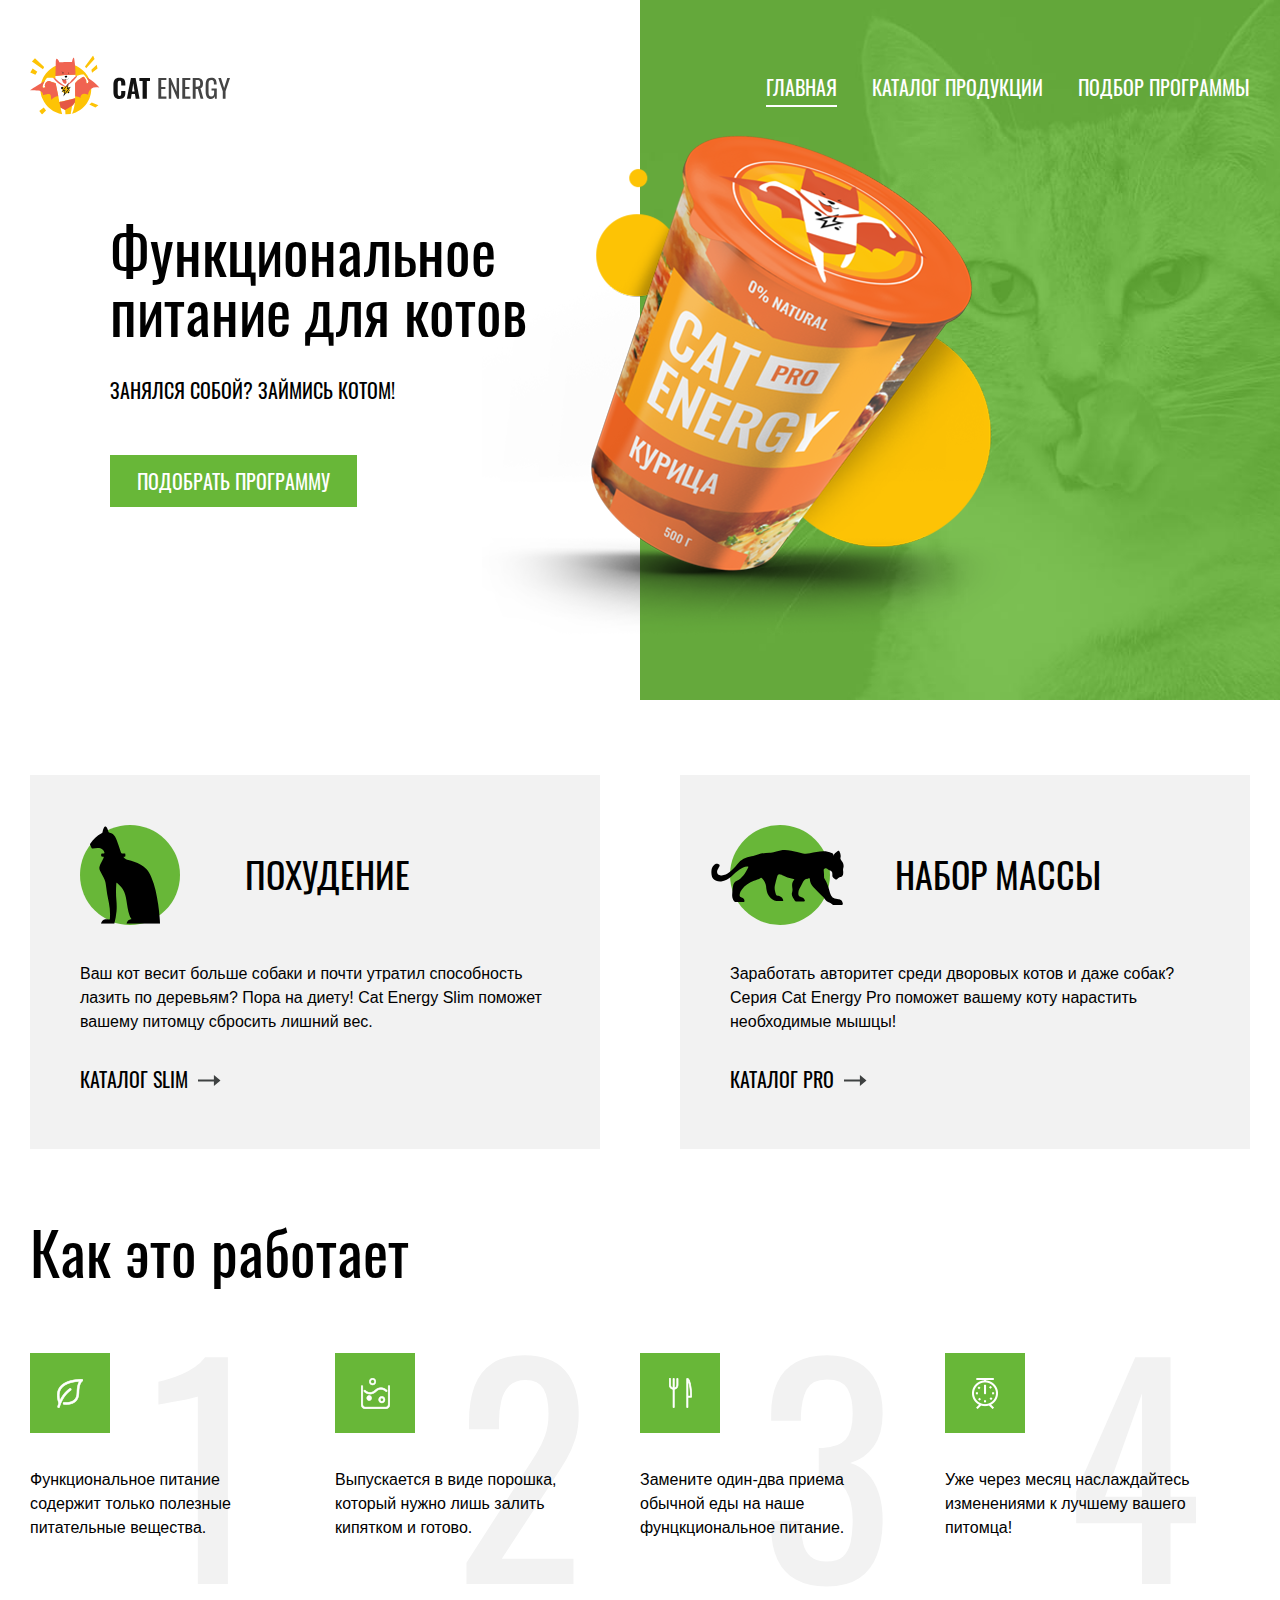
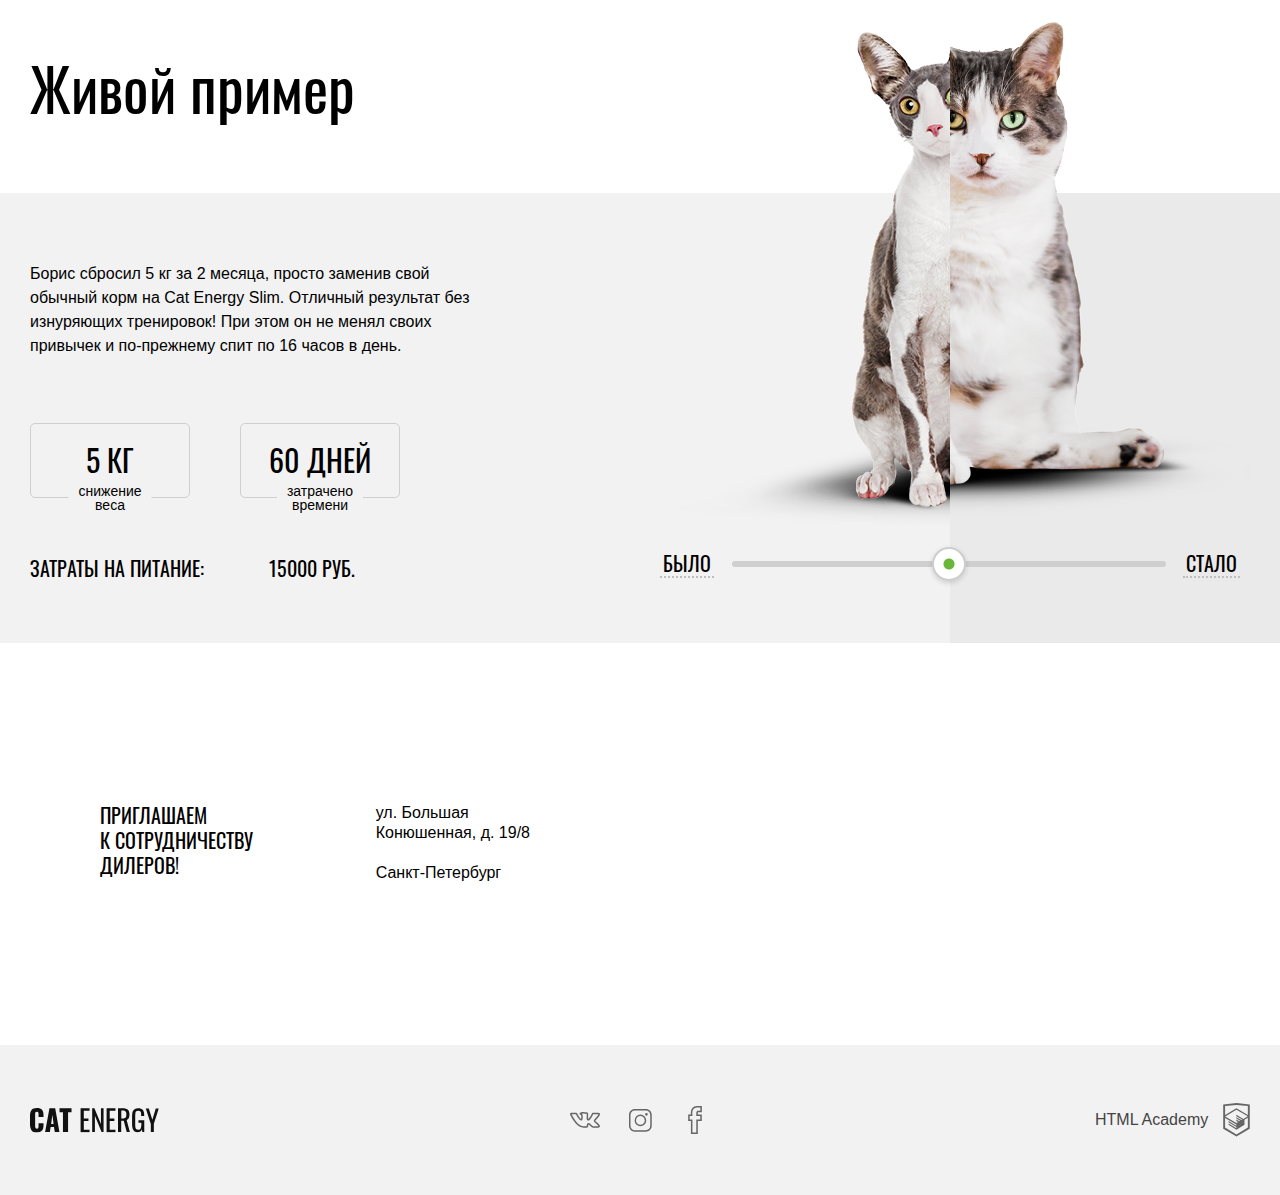
==== Cats/index.html @ b0c5d50b "загрузка в гитхаб" ====
<!DOCTYPE html><html lang="ru"><head>  <meta charset="UTF-8">  <title>Cat Energy</title>  <meta name="viewport" content="width-device-width,initial-scale=1">  <link href="css/style.min.css" rel="stylesheet"></head><body>  <svg style="display: none;">    <symbol id="academy_logo" viewBox="0 0 36 46">      <path d="M17.964 0L0 1.881v32.883l17.965 10.688 17.907-10.654.055-.032V1.882L18.16.022zM2.567 4.194L17.965 2.58l15.396 1.616V16.17h-.002L17.993 7.11l-.001-.138-.116.066-.117-.074v.145L2.567 16.157zm.145 13.967L17.873 9.05 33.231 18l-5.972 3.52-9.458-5.627-.018 1.885 7.872 4.684-1.147.677-6.707-3.99-.018 1.886 5.102 3.034-1.042.698-4.042-2.382-.018 1.884 2.47 1.453-2.4 1.441zm26.11 11.399l-.015-6.903 4.554-2.716v13.363l-15.397 9.161-15.397-9.161V20.169l15.214 9.056.022 1.392-10.59-6.304-.02 1.888 10.639 6.393.025 1.435-10.632-6.32-.017 1.885 10.695 6.43.062.031z"/>    </symbol>    <symbol id="vk_svg" viewBox="0 0 40 21">      <defs><clipPath id="a" clipPathUnits="userSpaceOnUse"><path d="M0 15.759h30.003V0H0z"/></clipPath></defs><g clip-path="url(#a)" transform="matrix(1.33333 0 0 -1.33333 0 21.012)"><path d="M18.631 4.84c.9 0 1.683-.786 2.511-1.618.497-.5 1.011-1.016 1.496-1.307.727-.44 1.316-.421 1.398-.412l.103.009 3.805.048c.171.01.412.072.537.135-.019.04-.049.094-.099.167-.449.718-1.388 1.66-2.686 2.718-1.184.963-1.8 1.465-1.865 2.244-.066.805.493 1.439 1.608 2.703.28.318.603.685.966 1.109 1.56 1.82 1.957 2.64 2.058 2.956-.17.029-.647.02-.678.019l-4.36-.03c-.19 0-.25-.033-.25-.035-.176-.414-.812-1.811-1.644-3.05-1.895-2.82-2.785-3.2-3.407-3.201-.204 0-.396.05-.569.149-1.003.568-.963 1.833-.934 2.756.005.149.01.295.01.432 0 .645.025 1.207.048 1.688.076 1.68.016 1.692-.379 1.776-.409.086-.705.147-1.856.16l-.693.004c-.624 0-1.343-.014-1.906-.098a1.75 1.75 0 0 0 .26-.251c.587-.704.603-1.951.6-2.194.13-1.646.061-3.796-1.018-4.313a1.365 1.365 0 0 0-.597-.137c-.926 0-1.854.886-3.425 3.267a22.765 22.765 0 0 0-1.587 2.888.464.464 0 0 1-.075.093 1.168 1.168 0 0 1-.32.117l-4-.025c-.022-.001-.046-.002-.07-.005.59-1.19 3.425-6.592 6.518-9.418 2.74-2.503 5.826-2.63 6.417-2.63l1.852.004c.045.01.217.06.268.099-.018-.018-.01.053-.01.097-.003.266.012 2.596 1.578 3.034.126.034.26.052.395.052M23.94 0c-.387 0-1.17.082-2.076.632-.642.386-1.223.969-1.784 1.532-.438.44-1.17 1.177-1.447 1.177-.268-.074-.48-.921-.476-1.568.004-.114 0-.775-.467-1.213-.427-.401-1.09-.486-1.218-.498L14.546.054c-.967 0-4.358.219-7.429 3.02C3.443 6.435.282 12.874.15 13.145c-.197.463-.248 1.067.152 1.483.392.413 1.081.472 1.36.479l4.082.025.115-.01c.091-.013.567-.093.957-.348.388-.246.59-.651.626-.73.01-.021.65-1.432 1.475-2.683 1.312-1.991 1.896-2.456 2.103-2.562.188.417.277 1.699.187 2.87.001.493-.1 1.098-.252 1.278-.112.134-.426.253-.778.294l-.722.69c-.096.66.635 1.227 1.15 1.447.736.317 1.791.382 3.146.382l.71-.005c1.235-.012 1.622-.081 2.15-.191 1.701-.361 1.64-1.73 1.566-3.312-.02-.464-.046-1.001-.046-1.62 0-.152-.005-.312-.01-.48-.012-.38-.033-1.038.092-1.304.22.145.853.665 2.072 2.483.784 1.165 1.4 2.539 1.517 2.803h.001c.183.43.608.942 1.613.947l4.275.024c.011.003.171.016.377.016.98 0 1.596-.287 1.832-.854.268-.65.17-1.656-2.355-4.605-.37-.432-.697-.804-.982-1.127-.598-.678-1.216-1.38-1.237-1.595.053-.168.662-.664 1.252-1.145 1.531-1.247 2.53-2.264 3.033-3.073.522-.76.43-1.33.258-1.677C29.444.18 28.231.07 27.991.06l-3.79-.048A2.502 2.502 0 0 0 23.94 0"/></g>    </symbol>    <symbol id="inst_svg" viewBox="0 0 31 31">      <defs><clipPath id="a" clipPathUnits="userSpaceOnUse"><path d="M0 23h22.987V0H0z"/></clipPath></defs><g clip-path="url(#a)" transform="matrix(1.33333 0 0 -1.33333 0 30.667)"><path d="M16.989 23H5.997C2.697 23 0 20.301 0 17V6c0-3.3 2.697-6 5.997-6h10.995c3.296 0 5.995 2.701 5.995 6v11c0 3.301-2.699 6-5.998 6m0-1.499c2.48 0 4.498-2.02 4.498-4.5V6c0-2.482-2.018-4.5-4.498-4.5H5.997A4.504 4.504 0 0 0 1.499 6v11c0 2.48 2.018 4.5 4.498 4.5h10.992"/><path d="M11.493 17.422a5.929 5.929 0 0 1 0-11.855 5.925 5.925 0 0 1 5.926 5.927 5.926 5.926 0 0 1-5.926 5.928m0-1.5a4.434 4.434 0 0 0 4.429-4.428c0-2.44-1.99-4.43-4.43-4.43a4.434 4.434 0 0 0-4.427 4.43 4.431 4.431 0 0 0 4.428 4.428m6.141 3.04a1.342 1.342 0 1 0-.002-2.684 1.342 1.342 0 0 0 .002 2.684"/></g>    </symbol>    <symbol id="fb_svg" viewBox="0 0 18 37">      <defs><clipPath id="a" clipPathUnits="userSpaceOnUse"><path d="M0 27.749h13.518V0H0z"/></clipPath></defs><g clip-path="url(#a)" transform="matrix(1.33333 0 0 -1.33333 0 36.999)"><path d="M4.215 1.5H8.03v12.904h3.957v3.374H8.035l-.016.734c-.044 2.04.003 3.784 1.008 4.46l.189.127h2.8v3.15H8.779c-1.557-.091-2.711-.581-3.485-1.496-1.041-1.231-1.41-3.297-1.1-6.144l.093-.832H1.5v-3.375h2.715zM9.53 0H2.715v12.904H0v6.374h2.629c-.202 2.888.298 5 1.519 6.444 1.039 1.229 2.583 1.91 4.588 2.027h4.782V21.6H9.763c-.166-.315-.251-1.093-.252-2.321h3.978v-6.375H9.53z"/></g>    </symbol>  </svg>  <header class="page-header container">    <h1 class="hidden">Cat Energy</h1>    <a class="page-header__logo"></a>    <a class="page-header__title"></a>    <button class="page-header__nav-btn"><span class="hidden">Меню</span></button>    <nav class="page-header__nav page-header__nav--index">      <ul>        <li><a class="page-header__link">Главная</a></li>        <li><a class="page-header__link" href="catalog.html">Каталог продукции</a></li>        <li><a class="page-header__link" href="form.html">Подбор программы</a></li>      </ul>    </nav>  </header>  <main class="index-main">    <div class="container">      <section class="promo">        <h2 class="promo__title">Функциональное<br>питание для котов</h2>        <p class="promo__parph">Занялся собой? Займись котом!</p>        <picture>          <source media="(min-width: 1260px)" srcset="img/index-promo-desk.png">          <source media="(min-width: 748px)" srcset="img/index-promo-tablet.jpg">          <img class="promo__img" src="img/index-promo-mobile.png" alt="Cat Energy Pro">        </picture>        <a href="form.html" class="promo__link">Подобрать программу</a>      </section>      <section class="program">        <h2 class="hidden">Каталоги</h2>        <ul class="program__list">          <li class="program__item program__item--slim">            <h3 class="program__title">Похудение</h3>            <p class="program__text">Ваш кот весит больше собаки и почти утратил способность лазить по деревьям? Пора на диету! Cat Energy Slim поможет вашему питомцу сбросить лишний вес.</p>            <a class="program__link" href="catalog.html">Каталог Slim</a>          </li>          <li class="program__item program__item--pro">            <h3 class="program__title">Набор массы</h3>            <p class="program__text">Заработать авторитет среди дворовых котов и даже собак? Серия Cat Energy Pro поможет вашему коту нарастить необходимые мышцы!</p>            <a class="program__link" href="catalog.html">Каталог Pro</a>          </li>        </ul>      </section>      <section class="about">        <h2 class="about__title section-title">Как это работает</h2>        <ul class="about__list">          <li class="about__item about__item--1"><p>Функциональное питание содержит только полезные питательные вещества.</p></li>          <li class="about__item about__item--2"><p>Выпускается в виде порошка, который нужно лишь залить кипятком и готово.</p></li>          <li class="about__item about__item--3"><p>Замените один-два приема обычной еды на наше фунцкциональное питание.</p></li>          <li class="about__item about__item--4"><p>Уже через месяц наслаждайтесь изменениями к лучшему вашего питомца!</p></li>        </ul>      </section>    </div>    <section class="example">      <div class="container">        <div class="example__column1">          <h2 class="example__title section-title">Живой пример</h2>          <p class="example__parph">Борис сбросил 5 кг за 2 месяца, просто заменив свой обычный корм на Cat Energy Slim. Отличный результат без изнуряющих тренировок! При этом он не менял своих привычек и по-прежнему спит по 16 часов в день.</p>          <div class="example--wraper">            <ul class="example__list">              <li class="example__item">                <b>5 кг</b>                <span>снижение веса</span>              </li>              <li class="example__item">                <b>60 дней</b>                <span>затрачено времени</span>              </li>            </ul>            <p class="example__text"><span>Затраты на питание:</span> 15000 руб.</p>          </div>        </div>        <div class="example__column2">          <div class="example__background"></div>          <div class="example__img">            <span class="hidden">Сравнение до-после</span>            <div class="example__before"></div>            <div class="example__after"></div>          </div>          <div class="example__control">                        <button class="example__button example__button--before">Было</button>            <input class="example__slider" type="range">            <button class="example__button example__button--after">Стало</button>          </div>        </div>      </div>    </section>    <section class="map map--index">      <h2 class="hidden">Контакты</h2>      <div class="container">        <div class="map--wrapper">          <p class="map__text">Приглашаем <br>к сотрудничеству <br>дилеров!</p>          <p class="map__adress">ул. Большая <br>Конюшенная, д. 19/8 <br><br class="map__wrap">Санкт-Петербург</p>        </div>      </div>          <iframe class="map__map" width="100%" height="360" src="https://www.google.com/maps/embed?pb=!1m14!1m8!1m3!1d3997.204823307258!2d30.321827047607417!3d59.93873930627906!3m2!1i1024!2i768!4f13.1!3m3!1m2!1s0x4696310fca5ba729%3A0xea9c53d4493c879f!2z0JHQvtC70YzRiNCw0Y8g0JrQvtC90Y7RiNC10L3QvdCw0Y8g0YPQuy4sIDE5LCDQodCw0L3QutGCLdCf0LXRgtC10YDQsdGD0YDQsywgMTkxMTg2!5e0!3m2!1sru!2sru!4v1548010115360" frameborder="0" allowfullscreen></iframe>    </section>  </main>  <footer class="page-footer">    <div class="container">      <a class="footer__logo"></a>      <ul class="footer__social-list">        <li><a href="#" class="footer__social-item footer__social-item--vk">          <span class="hidden">ВКонтакте</span>          <svg width="22" height="12"><use xlink:href="#vk_svg"></use></svg>        </a></li>        <li><a href="#" class="footer__social-item footer__social-item--inst">          <span class="hidden">Инстаграм</span>          <svg width="16" height="16"><use xlink:href="#inst_svg"></use></svg>        </a></li>        <li><a href="#" class="footer__social-item footer__social-item--fb">          <span class="hidden">Фейсбук</span>          <svg width="10" height="19"><use xlink:href="#fb_svg"></use></svg>        </a></li>      </ul>      <a class="footer__academy-text" href="https://htmlacademy.ru/intensive/adaptive">        <span>HTML Academy</span>        <svg width="27" height="34"><use xlink:href="#academy_logo"></use></svg>      </a>    </div>  </footer>  <script src='js/nav-menu.js' type='module'></script>  <script src='js/example.js' type='module'></script></body></html>
---- Cats/css/style.min.css ----
html{line-height:1.15;-webkit-text-size-adjust:100%}main{display:block}h1{font-size:2em}hr{height:0;overflow:visible}pre{font-family:monospace,monospace;font-size:1em}abbr[title]{border-bottom:none;text-decoration:underline;-webkit-text-decoration:underline dotted;text-decoration:underline dotted}b,strong{font-weight:bolder}code,kbd,samp{font-family:monospace,monospace;font-size:1em}small{font-size:80%}sub,sup{font-size:75%;line-height:0;position:relative;vertical-align:baseline}sub{bottom:-.25em}sup{top:-.5em}button,input,optgroup,select,textarea{font-family:inherit;font-size:100%;line-height:1.15}button,input{overflow:visible;color:inherit}button,select{text-transform:none}[type=button],[type=reset],[type=submit],button{-webkit-appearance:button}[type=button]::-moz-focus-inner,[type=reset]::-moz-focus-inner,[type=submit]::-moz-focus-inner,button::-moz-focus-inner{border-style:none}[type=button]:-moz-focusring,[type=reset]:-moz-focusring,[type=submit]:-moz-focusring,button:-moz-focusring{outline:1px dotted ButtonText}legend{color:inherit;display:table;max-width:100%;white-space:normal}progress{vertical-align:baseline}textarea{overflow:auto}[type=number]::-webkit-inner-spin-button,[type=number]::-webkit-outer-spin-button{height:auto}[type=search]{-webkit-appearance:textfield;outline-offset:-2px}[type=search]::-webkit-search-decoration{-webkit-appearance:none}::-webkit-file-upload-button{-webkit-appearance:button;font:inherit}details{display:block}summary{display:list-item}template{display:none}[hidden]{display:none}.hidden{position:absolute;clip:rect(0 0 0 0);width:1px;height:1px;margin:-1px;border:0;padding:0;white-space:nowrap;-webkit-clip-path:inset(100%);clip-path:inset(100%);overflow:hidden}*,::after,::before{padding:0;margin:0;-webkit-box-sizing:border-box;box-sizing:border-box}ol,ul{list-style:none}button{border:none;background:0 0;cursor:pointer}button:disabled{cursor:default}input::-webkit-input-placeholder{color:inherit}input::-moz-placeholder{color:inherit}input:-ms-input-placeholder{color:inherit}input::-ms-input-placeholder{color:inherit}input::placeholder{color:inherit}a{background-color:transparent;text-decoration:none;text-align:center;color:inherit;display:inline-block}img{border-style:none;max-width:100%;height:auto}input[type=checkbox]+label,input[type=radio]+label{cursor:pointer;position:relative;display:-webkit-box;display:-ms-flexbox;display:flex;-webkit-box-align:center;-ms-flex-align:center;align-items:center}input[type=checkbox]+label::after,input[type=checkbox]+label::before,input[type=radio]+label::after,input[type=radio]+label::before{content:''}input[type=checkbox]+label::after,input[type=radio]+label::after{position:absolute;display:none}input[type=checkbox]:checked+label::after,input[type=radio]:checked+label::after{display:block}input[type=radio]+label::after,input[type=radio]+label::before{border-radius:50%}@font-face{font-family:Oswald;src:url(../fonts/Oswald-Regular.woff2) format("woff2"),url(../fonts/Oswald-Regular.woff) format("woff"),url(../fonts/Oswald-Regular.ttf) format("truetype")}@font-face{font-family:'';src:url(../fonts/Oswald-Medium.woff2) format("woff2"),url(../fonts/Oswald-Medium.woff) format("woff"),url(../fonts/Oswald-Medium.ttf) format("truetype");font-weight:500}body{min-width:320px;font-family:Oswald,Arial,sans-serif}.container{padding:0 20px;max-width:1260px;margin:0 auto}.page-header{display:-webkit-box;display:-ms-flexbox;display:flex;-ms-flex-wrap:wrap;flex-wrap:wrap;-webkit-box-align:center;-ms-flex-align:center;align-items:center;-webkit-box-pack:justify;-ms-flex-pack:justify;justify-content:space-between}.page-header__logo{width:35px;height:40px;padding:13px 0;-ms-flex-negative:0;flex-shrink:0;background:center no-repeat url(../img/svg/logo.svg)}.page-header__logo:hover{opacity:.8}.page-header__logo:active{opacity:.6}.page-header__title{width:100px;height:20px;margin:23px;background:center no-repeat url(../img/svg/logo-title.svg)}.page-header__nav-btn{width:30px;height:30px;background:center no-repeat url(../img/svg/m-close.svg)}.page-header__nav{width:100%}.page-header__link{font-size:20px;line-height:20px;font-weight:500;display:block;color:#000;text-transform:uppercase;padding:20px 0}.page-header__link[href]:hover{opacity:.6}.page-header__link[href]:active{opacity:.3}.index-main{position:relative}.index-main::before{content:"";position:absolute;top:0;z-index:-1;width:100%;height:305px;background:#65a93c center no-repeat url(../img/index-back-mobile.jpg)}.section-title{font-size:36px;line-height:60px;font-weight:400}.promo{display:-webkit-box;display:-ms-flexbox;display:flex;-webkit-box-orient:vertical;-webkit-box-direction:normal;-ms-flex-direction:column;flex-direction:column;-webkit-box-align:center;-ms-flex-align:center;align-items:center;text-align:center;color:#fff;margin-bottom:20px}.promo__title{font-size:36px;line-height:36px;font-weight:400;padding:25px 15px}.promo__parph{font-size:14px;line-height:14px;text-transform:uppercase;margin-bottom:30px}.promo__link{font-size:14px;line-height:18px;text-transform:uppercase;color:#fff;-webkit-box-sizing:border-box;box-sizing:border-box;padding:11px;width:100%;background-color:#68b738}.promo__link:hover{background-color:#5eaa2f}.promo__link:active{color:#8fc46e}.program__item{background-color:#f2f2f2;margin-bottom:20px;padding:0 20px;position:relative}.program__item::before{content:"";position:absolute;top:25px;left:20px;width:50px;height:50px;background-color:#68b738;border-radius:50%}.program__item::after{content:"";position:absolute;background-repeat:no-repeat;background-size:contain}.program__item--slim::after{top:25px;left:25px;width:35px;height:50px;background-image:url(../img/svg/slim_logo.svg)}.program__item--pro::after{background-image:url(../img/svg/pro_logo.svg);top:35px;left:5px;width:70px;height:30px}.program__title{font-size:24px;line-height:37px;font-weight:400;text-transform:uppercase;padding:35px 0 30px 70px}.program__text{font-family:Arial,sans-serif;font-size:14px;line-height:18px;margin-bottom:20px}.program__link{font-size:16px;line-height:16px;text-transform:uppercase;border-top:1px solid #d9d9d9;padding:20px 0;width:100%;text-align:left}.program__link:active{opacity:.3}.program__link::after{content:"";margin-left:10px;display:inline-block;width:33px;height:15px;background-image:url(../img/svg/arrow-link.svg);background-repeat:no-repeat;background-position:-10px}.program__link:hover::after{-webkit-transition:.3s;-o-transition:.3s;transition:.3s;background-position:0}.program__link:not(:hover)::after{-webkit-transition:.3s;-o-transition:.3s;transition:.3s}.about{margin-bottom:40px}.about__title{margin-bottom:25px}.about__item{font-family:Arial,Sans-serif;font-size:14px;line-height:18px;display:-webkit-box;display:-ms-flexbox;display:flex;-webkit-box-align:center;-ms-flex-align:center;align-items:center;margin-bottom:20px;position:relative}.about__item::before{content:"";width:60px;height:60px;-ms-flex-negative:0;flex-shrink:0;margin-right:20px;background:#68b738 center no-repeat}.about__item--1::before{background-image:url(../img/advantage-1.png)}.about__item--2::before{background-image:url(../img/advantage-2.png)}.about__item--3::before{background-image:url(../img/advantage-3.png)}.about__item--4::before{background-image:url(../img/advantage-4.png)}.example{background-color:#f2f2f2}.example__title{padding:20px 0}.example__parph{font-family:Arial,sans-serif;font-size:14px;line-height:18px;margin-bottom:25px}.example__list{display:-webkit-box;display:-ms-flexbox;display:flex;-ms-flex-pack:distribute;justify-content:space-around;margin-bottom:30px}.example--wraper{margin-bottom:30px}.example__item{width:125px;height:55px;border:1px solid #cfcfcf;border-radius:5px;display:-webkit-box;display:-ms-flexbox;display:flex;-webkit-box-orient:vertical;-webkit-box-direction:normal;-ms-flex-direction:column;flex-direction:column;-webkit-box-align:center;-ms-flex-align:center;align-items:center;-webkit-box-pack:center;-ms-flex-pack:center;justify-content:center;position:relative}.example__item b{font-size:24px;font-weight:400;text-transform:uppercase}.example__item span{position:absolute;bottom:-13px;left:50%;-webkit-transform:translateX(-50%);-ms-transform:translateX(-50%);transform:translateX(-50%);font-family:Arial,sans-serif;font-size:12px;line-height:12px;text-align:center;padding:0 10px;background-color:#f2f2f2}.example__text{font-size:14px;line-height:20px;text-align:center;text-transform:uppercase}.example__column2{height:330px;width:280px;margin:0 auto;display:-webkit-box;display:-ms-flexbox;display:flex;-webkit-box-orient:vertical;-webkit-box-direction:normal;-ms-flex-direction:column;flex-direction:column;-webkit-box-align:center;-ms-flex-align:center;align-items:center;position:relative}.example__control{position:absolute;bottom:35px;display:-webkit-box;display:-ms-flexbox;display:flex;width:200px;-webkit-box-align:center;-ms-flex-align:center;align-items:center;-webkit-box-pack:justify;-ms-flex-pack:justify;justify-content:space-between}.example__control::before{content:'';position:absolute;left:0;right:0;margin:auto;width:82px;height:13px;background-color:#fff;border:1px solid #cfcfcf;border-radius:50px}.example__control::after{content:'';position:absolute;left:64px;width:34px;height:5px;border-radius:50px;background-color:#68b738}.example__control--after::after{left:102px}.example__img{width:280px;height:240px;position:relative}.example__before{height:100%;width:0%;position:absolute;left:0;background-image:url(../img/after-mobile.png)}.example__after{height:100%;width:100%;position:absolute;right:0;background-image:url(../img/before-mobile.png);background-position:right}.example__button{font-size:16px;line-height:20px;text-transform:uppercase;padding:3px}.example__slider{display:none}.map{background-color:#f2f2f2}.map--index{background-color:#fff}.map--wrapper{display:-webkit-box;display:-ms-flexbox;display:flex;-webkit-box-pack:justify;-ms-flex-pack:justify;justify-content:space-between;padding:30px 0}.map__text{font-size:16px;line-height:20px;text-transform:uppercase}.map__adress{font-size:14px;line-height:20px;font-family:Arial,sans-serif}.map__wrap{display:none}.page-footer{background-color:#f2f2f2}.page-footer .container{display:-webkit-box;display:-ms-flexbox;display:flex;-webkit-box-orient:vertical;-webkit-box-direction:normal;-ms-flex-direction:column;flex-direction:column;-webkit-box-align:center;-ms-flex-align:center;align-items:center}.footer__logo{width:100%;height:25px;background:no-repeat center url(../img/svg/footer-logo.svg);background-size:130px 25px;padding:35px 0;border-bottom:1px solid #d9d9d9}.footer__logo:hover{opacity:.8}.footer__logo:active{opacity:.6}.footer__social-list{display:-webkit-box;display:-ms-flexbox;display:flex;-webkit-box-pack:center;-ms-flex-pack:center;justify-content:center;width:100%;border-bottom:1px solid #d9d9d9}.footer__social-item{display:-webkit-box;display:-ms-flexbox;display:flex;-webkit-box-pack:center;-ms-flex-pack:center;justify-content:center;-webkit-box-align:center;-ms-flex-align:center;align-items:center;width:55px;height:60px}.footer__social-item svg{fill:#666}.footer__social-item:hover svg{fill:#68b738}.footer__social-item:active{opacity:.3}.footer__academy-text{font-family:Arial,sans-serif;font-size:16px;line-height:16px;color:#444;display:-webkit-box;display:-ms-flexbox;display:flex;width:100%;-webkit-box-pack:justify;-ms-flex-pack:justify;justify-content:space-between;-webkit-box-align:center;-ms-flex-align:center;align-items:center;padding:20px 0}.footer__academy-text svg{fill:#666}.footer__academy-text:hover svg{fill:#68b738}.footer__academy-text:active{opacity:.3}.form__title{padding-top:15px;padding-bottom:25px}.form__parph{font-size:14px;line-height:18px;text-transform:uppercase;padding-right:50px;margin-bottom:20px}.form__label{font-size:16px;line-height:18px;text-transform:uppercase;display:-webkit-box;display:-ms-flexbox;display:flex;-webkit-box-align:center;-ms-flex-align:center;align-items:center;margin-bottom:15px}.form__label:last-child{margin-bottom:0}.form__label span{margin-right:15px;-ms-flex-negative:0;flex-shrink:0}.form__label--mail,.form__label--tel{position:relative}.form__label--mail svg,.form__label--tel svg{position:absolute}.form__label--mail input,.form__label--tel input{padding-right:40px}.form__label--mail svg{right:15px}.form__label--tel svg{right:12px}.form__label--radio{position:relative;cursor:pointer}.form__label--radio::before{width:30px;height:30px;border:1px solid #d9d9d9;margin-right:15px}.form__label--radio::after{width:12px;height:12px;background-color:#68b738;top:calc(50% - (12px/2));left:calc(30px/2 - 12px/2)}.form__label--checkbox{position:relative;cursor:pointer}.form__label--checkbox::before{width:30px;height:30px;border:1px solid #d9d9d9;margin-right:15px}.form__label--checkbox::after{width:12px;height:20px;border-bottom:2px solid #68b738;border-right:2px solid #68b738;-webkit-transform:rotate(45deg);-ms-transform:rotate(45deg);transform:rotate(45deg);top:2px;left:9px}.form__input{font-size:16px;line-height:18px;text-transform:uppercase;border:1px solid #e6e6e6;-webkit-box-sizing:border-box;box-sizing:border-box;padding:12px;-webkit-box-flex:1;-ms-flex-positive:1;flex-grow:1}.form__input--comment{padding:10px;width:100%;height:150px;display:block}.form__input:focus{outline:2px solid #000}.form__input:focus+svg{fill:#68b738}.form__input::-webkit-input-placeholder{color:#000}.form__input::-moz-placeholder{color:#000}.form__input:-ms-input-placeholder{color:#000}.form__input::-ms-input-placeholder{color:#000}.form__input::placeholder{color:#000}.form__basics-info,.form__program-info{padding:20px;margin:0 -20px}.form__program-info{border-bottom:1px solid #ededed;border-top:1px solid #ededed}.form__h2title{font-size:24px;line-height:24px;font-weight:400;padding:30px 20px;margin-left:-20px;display:-webkit-inline-box;display:-ms-inline-flexbox;display:inline-flex;-webkit-box-align:center;-ms-flex-align:center;align-items:center;background-color:#fff}.form__h2title::before{content:"";position:absolute;z-index:-1;height:3px;right:0;width:100%;background-color:#68b738}.form__button{font-size:16px;line-height:20px;text-transform:uppercase;color:#fff;-webkit-box-sizing:border-box;box-sizing:border-box;padding:11px;width:100%;background-color:#68b738}.form__button:hover{background-color:#5eaa2f}.form__button:active{color:#8fc46e}.form__explanation{font-family:Arial,sans-serif;font-size:14px;line-height:16px;text-align:center;padding:20px;padding-bottom:30px}.catalog__item{display:grid;grid-template-columns:repeat(2,1fr);padding-bottom:22px;border-bottom:1px solid #ededed;min-height:209px}.catalog__item:first-child{border-top:1px solid #ededed}.catalog__item picture{grid-column:1/2;grid-row:1/3}.catalog__item h3{font-size:16px;font-weight:400;line-height:20px;text-transform:uppercase;width:75px;padding-top:23px}.catalog__item table{grid-column:2/3;font-size:12px;line-height:14px;font-family:Arial;justify-self:left}.catalog__item table td:nth-child(2n){text-align:right;width:100px}.catalog__item a{font-size:16px;line-height:20px;padding:10px;text-transform:uppercase;color:#fff;background-color:#68b738;grid-column:1/3}.catalog__item a:hover{background-color:#5eaa2f}.catalog__item a:active{color:#8fc46e}.catalog__item--last{position:relative;display:-webkit-box;display:-ms-flexbox;display:flex;-webkit-box-orient:vertical;-webkit-box-direction:normal;-ms-flex-direction:column;flex-direction:column;text-align:center}.catalog__item--last::after,.catalog__item--last::before{position:absolute;content:'';width:30px;height:2px;background-color:#ccc;top:45px;left:calc(50% - 15px)}.catalog__item--last::after{-webkit-transform:rotate(90deg);-ms-transform:rotate(90deg);transform:rotate(90deg)}.catalog__item--last h3{width:auto;padding-top:80px;padding-bottom:10px}.catalog__item--last p{font-family:Arial;font-size:12px;line-height:16px;padding-bottom:20px}.catalog__item--last a{background-color:#f2f2f2;color:#000}.catalog__item--last a:hover{background-color:#ebebeb}.catalog__item--last a:active{color:#888}.catalog__dopItem{border-bottom:1px solid #ededed;display:-webkit-box;display:-ms-flexbox;display:flex;-webkit-box-orient:vertical;-webkit-box-direction:normal;-ms-flex-direction:column;flex-direction:column;padding:18px 0}.catalog__dopItem:first-child{border-top:1px solid #ededed}.catalog__dopItem h3{font-size:16px;font-weight:400;line-height:16px;text-transform:uppercase;padding-bottom:11px}.catalog__dopItem table{font-family:Arial;padding-bottom:10px;font-size:14px;line-height:14px}.catalog__dopItem table td:nth-child(2n){text-align:right}.catalog__dopItem a{font-size:16px;line-height:20px;padding:10px;text-transform:uppercase;color:#fff;background-color:#68b738}.catalog__dopItem a:hover{background-color:#5eaa2f}.catalog__dopItem a:active{color:#8fc46e}.catalog__gift{height:290px;background:url(../img/gift-photo-mobile.jpg.jpg) center no-repeat;display:-webkit-box;display:-ms-flexbox;display:flex;-webkit-box-orient:vertical;-webkit-box-direction:normal;-ms-flex-direction:column;flex-direction:column;-webkit-box-align:center;-ms-flex-align:center;align-items:center;margin-top:40px;margin-bottom:35px}.catalog__gift img{padding-top:65px}.catalog__gift p{padding-top:65px;font-family:Arial;font-size:16px;line-height:20px;color:#fff;max-width:160px;text-align:center}@media (min-width:748px){.page-header__nav-btn,.page-header__title{display:none}.page-header{padding:20px 20px;-ms-flex-wrap:nowrap;flex-wrap:nowrap;-webkit-box-align:start;-ms-flex-align:start;align-items:flex-start}.page-header__logo{width:175px;height:60px;padding:0;background-image:url(../img/svg/logo-tablet.svg)}.page-header__nav{width:auto}.page-header__nav ul{display:-webkit-box;display:-ms-flexbox;display:flex;-webkit-box-pack:end;-ms-flex-pack:end;justify-content:flex-end;-ms-flex-wrap:wrap;flex-wrap:wrap}.page-header__link{font-weight:400;font-size:18px;line-height:25px;margin-left:35px;padding-bottom:5px}.page-header__link:not([href]){border-bottom:2px solid #68b738}.index-main::before{background:0 0}.section-title{font-size:60px;line-height:60px}.promo{position:relative;-webkit-box-align:start;-ms-flex-align:start;align-items:flex-start;text-align:left;padding-left:90px;color:#000;min-height:830px}.promo__title{font-size:60px;line-height:60px;padding:40px 0}.promo__parph{font-size:20px;line-height:20px;margin-bottom:55px}.promo__link{width:auto;padding:16px 27px;font-size:20px;line-height:20px}.promo__img{position:absolute;z-index:-1;bottom:0;right:0}.program__item{padding-left:50px;padding-right:300px;padding-bottom:55px;margin-bottom:30px}.program__item::before{width:200px;height:200px;left:auto;right:60px;top:90px}.program__item--slim::after{left:auto;right:90px;top:75px;width:140px;height:195px}.program__item--pro::after{left:auto;right:25px;top:130px;width:270px;height:110px}.program__title{font-size:36px;padding:75px 0 25px 0}.program__text{font-size:16px;line-height:24px;margin-bottom:45px}.program__link{font-size:20px;line-height:20px;padding:10px 0;border:none}.about{border-bottom:1px solid #e6e6e6;margin-bottom:0}.about__title{padding-top:35px;margin-bottom:75px}.about__list{display:-webkit-box;display:-ms-flexbox;display:flex;-ms-flex-wrap:wrap;flex-wrap:wrap}.about__item{width:50%;-webkit-box-orient:vertical;-webkit-box-direction:normal;-ms-flex-direction:column;flex-direction:column;-webkit-box-align:start;-ms-flex-align:start;align-items:flex-start;min-height:230px;margin-bottom:90px;font-size:16px;line-height:24px;counter-increment:aboutitem}.about__item p{width:250px}.about__item::before{width:80px;height:80px;margin-bottom:35px}.about__item::after{content:counter(aboutitem) " ";position:absolute;left:120px;top:-35px;z-index:-1;font-size:280px;line-height:280px;font-family:Oswald,Arial,sans-serif;color:#f2f2f2}.example{background-color:transparent;position:relative}.example::after,.example::before{content:"";position:absolute;z-index:-5;bottom:0;height:450px}.example::before{width:100%;background-color:#eaeaea}.example::after{width:60%;left:0;background-color:#f2f2f2}.example__background{position:absolute;background:-webkit-gradient(linear,right top,left top,color-stop(50%,#eaeaea),color-stop(50%,#f2f2f2));background:-o-linear-gradient(right,#eaeaea 50%,#f2f2f2 50%);background:linear-gradient(to left,#eaeaea 50%,#f2f2f2 50%);background-size:1200px;background-position-x:50%;width:100%;height:450px;bottom:0}.example__title{padding:0;padding-top:40px;margin-bottom:65px}.example__parph{font-size:16px;line-height:24px;margin-bottom:55px}.example--wraper{display:-webkit-box;display:-ms-flexbox;display:flex;-webkit-box-pack:justify;-ms-flex-pack:justify;justify-content:space-between;margin-bottom:85px}.example__list{width:370px;-webkit-box-pack:justify;-ms-flex-pack:justify;justify-content:space-between;margin:0}.example__item{width:160px;height:75px}.example__item b{font-size:30px}.example__item span{bottom:-15px;font-size:14px;line-height:14px;background-color:#fff}.example__text{font-size:20px;line-height:30px;text-align:right}.example__text span{display:block}.example__column2{width:600px;height:635px}.example__control{width:580px;bottom:65px}.example__control::after,.example__control::before{display:none}.example__button{font-size:20px;line-height:20px;border-bottom:2px dotted #bebebe}.example__button:focus,.example__button:hover{border-bottom:2px solid #989898;outline:0}.example__button:active{border-bottom:2px solid transparent}.example__slider{display:block;-webkit-appearance:none;width:434px;height:6px;background-color:#cfcfcf;border-radius:50px;outline:0;cursor:pointer}.example__slider::-webkit-slider-thumb{-webkit-appearance:none;width:34px;height:34px;background:radial-gradient(#68b738 5px,#fff 6px);border:2px solid #cdcdcd;border-radius:50%;-webkit-box-shadow:0 2px 5px rgba(0,0,0,.15);box-shadow:0 2px 5px rgba(0,0,0,.15)}.example__slider::-moz-range-thumb{width:34px;height:34px;background:radial-gradient(#68b738 5px,#fff 6px);border:2px solid #cdcdcd;border-radius:50%;box-shadow:0 2px 5px rgba(0,0,0,.15)}.example__slider:hover::-webkit-slider-thumb{-webkit-box-shadow:0 4px 5px rgba(0,0,0,.25);box-shadow:0 4px 5px rgba(0,0,0,.25)}.example__slider:active::-webkit-slider-thumb{border:2px solid #68b738;-webkit-box-shadow:0 4px 5px rgba(0,0,0,.3);box-shadow:0 4px 5px rgba(0,0,0,.3)}.example__slider:hover::-moz-range-thumb{box-shadow:0 4px 5px rgba(0,0,0,.25)}.example__slider:active::-moz-range-thumb{border:2px solid #68b738;box-shadow:0 4px 5px rgba(0,0,0,.3)}.example__img{width:600px;height:520px}.example__before{width:50%;background-image:url(../img/after-desktop.png)}.example__after{width:50%;background-image:url(../img/before-desktop.png)}.map--wrapper{padding:60px 70px;-webkit-box-sizing:content-box;box-sizing:content-box}.map__text{font-size:20px;line-height:25px}.map__adress{font-size:16px;line-height:20px;text-align:right}.map__wrap{display:inline-block}.map__map{height:400px}.page-footer .container{-webkit-box-orient:horizontal;-webkit-box-direction:normal;-ms-flex-direction:row;flex-direction:row;height:150px;-webkit-box-pack:justify;-ms-flex-pack:justify;justify-content:space-between}.footer__logo{border:none;width:155px;background-position:left}.footer__social-list{border:none;width:auto}.footer__social-item--vk svg{width:30px;height:16px}.footer__social-item--inst svg{width:23px;height:23px}.footer__social-item--fb svg{width:14px;height:28px}.footer__academy-text{width:155px}.form.container{padding-left:70px}.form__title{padding:50px 0;margin-left:-40px}.form__parph{font-size:20px;line-height:30px;padding-right:310px;margin-bottom:65px}.form__label{font-size:20px;line-height:20px;margin-bottom:15px}.form__label--radio::before{width:40px;height:40px;margin-right:20px}.form__label--radio::after{left:11px;top:11px;width:18px;height:18px}.form__label--checkbox{width:50%;margin-bottom:30px}.form__label--checkbox::before{width:40px;height:40px;margin-right:20px}.form__label--checkbox::after{left:14px;top:7px}.form__input{font-size:20px;line-height:20px}.form__basics-info,.form__program-info{padding:0;margin:0}.form__basics-info{margin-bottom:50px}.form__program-info{border:1px solid #d9d9d9;padding:20px}.form__h2title{font-size:36px;line-height:36px;padding:70px 30px;margin-left:-30px}.form__h2title br{display:none}.form__dop-column{display:-webkit-box;display:-ms-flexbox;display:flex;-ms-flex-wrap:wrap;flex-wrap:wrap;-webkit-box-align:baseline;-ms-flex-align:baseline;align-items:baseline;margin-top:-20px;margin-bottom:70px}.form__button{width:auto;font-size:20px;padding:15px 60px;margin-right:60px;margin-top:20px}.form__explanation{font-size:16px;padding:0}.catalog.container,.catalog__dopItems.container{padding-left:30px}.catalog__dopItems .form__h2title{margin-left:7px;padding-bottom:80px}.catalog__gift{background-image:url(../img/gift-photo-tablet.jpg);height:200px;margin-top:65px;margin-bottom:80px;margin-left:auto;margin-right:auto;width:710px;-webkit-box-orient:horizontal;-webkit-box-direction:normal;-ms-flex-direction:row;flex-direction:row}.catalog__gift img,.catalog__gift p{padding-top:0}.catalog__gift img{margin-left:65px;margin-right:auto}.catalog__gift p{margin-right:100px;text-align:left}.catalog__dopItem{-webkit-box-orient:horizontal;-webkit-box-direction:normal;-ms-flex-direction:row;flex-direction:row;-ms-flex-wrap:wrap;flex-wrap:wrap;border:1px solid #ededed;padding:28px 35px;min-height:140px}.catalog__dopItem h3{font-size:20px;margin-right:auto}.catalog__dopItem table{width:230px;font-size:16px;text-align:right}.catalog__dopItem table td:nth-child(2n){width:90px}.catalog__dopItem a{width:100%;margin-top:12px}.catalog__dopItems .form__h2title{padding-top:0;margin-top:-13px;padding-left:30px}.catalog__title{padding-left:40px;padding-top:35px;padding-bottom:165px}.catalog__list{display:grid;justify-items:center;grid-template-columns:repeat(2,1fr);gap:60px}.catalog__item{background-color:#f2f2f2;padding:40px 35px;width:320px;min-height:430px;display:-webkit-box;display:-ms-flexbox;display:flex;-webkit-box-orient:vertical;-webkit-box-direction:normal;-ms-flex-direction:column;flex-direction:column;-webkit-box-align:center;-ms-flex-align:center;align-items:center;position:relative;margin-bottom:80px}.catalog__item picture{position:absolute;bottom:300px}.catalog__item h3{padding-top:120px;font-size:20px;line-height:20px;width:130px;text-align:center;padding-bottom:20px}.catalog__item table{font-size:16px;line-height:16px;border-collapse:collapse;width:100%;margin-bottom:30px}.catalog__item table tr{border-bottom:2px solid #cdcdcd;height:33px}.catalog__item a{width:100%}.catalog__item--last{background-color:#fff;border:1px solid #cdcdcd}.catalog__item--last::after,.catalog__item--last::before{width:60px;left:130px;top:85px}.catalog__item--last h3{padding-top:125px;padding-bottom:25px;width:135px}.catalog__item--last p{font-size:16px;line-height:20px;width:175px}.catalog__item--last a{margin-top:auto}}@media (min-width:1260px){.page-header{padding-top:55px}.page-header__logo{width:200px;height:60px;background-image:url(../img/svg/logo-desktop.svg)}.page-header__link{font-weight:400;font-size:20px;line-height:25px}.page-header__nav--index{width:50%}.page-header__nav--index .page-header__link{color:#fff}.page-header__nav--index .page-header__link:not([href]){border-bottom:2px solid #fff}.index-main{position:static}.index-main::before{width:50%;right:0;height:700px;background:#65a93c center no-repeat url(../img/index-back-desk.jpg);background-size:cover}.promo{padding-left:80px;min-height:560px;margin-bottom:80px}.promo__title{padding-top:85px}.promo__img{top:0;right:215px}.program__list{display:-webkit-box;display:-ms-flexbox;display:flex;-ms-flex-wrap:wrap;flex-wrap:wrap;-webkit-box-pack:justify;-ms-flex-pack:justify;justify-content:space-between}.program__item{-webkit-box-sizing:border-box;box-sizing:border-box;width:570px;padding:0 50px;margin-bottom:72px}.program__item::before{width:100px;height:100px;top:50px;left:50px;right:auto}.program__item--slim::after{right:auto;left:60px;top:50px;width:70px;height:100px}.program__item--pro::after{right:auto;left:30px;top:75px;width:135px;height:55px}.program__title{padding:80px 0 70px 165px}.program__text{margin-bottom:25px}.program__link{margin-bottom:50px}.about{border:none}.about__title{padding-top:0;margin-bottom:72px}.about__item{width:25%;margin-bottom:25px}.example .container{display:-webkit-box;display:-ms-flexbox;display:flex;-webkit-box-pack:justify;-ms-flex-pack:justify;justify-content:space-between;-webkit-box-align:end;-ms-flex-align:end;align-items:flex-end}.example__column1{width:440px}.example__title{padding:0;margin-bottom:145px}.example__parph{margin-bottom:65px}.example--wraper{display:block;margin-bottom:60px}.example__list{margin-bottom:55px}.example__item span{background-color:#f2f2f2}.example__text{text-align:left}.example__text span{display:inline;margin-right:60px}.example__column2{margin:0}.map{position:relative}.map--wrapper{width:430px;background-color:#fff;position:absolute;top:100px}.map__adress{text-align:left}.form.container{padding-left:20px}.form__title{margin:0}.form--wrapper{display:-webkit-box;display:-ms-flexbox;display:flex;-webkit-box-pack:justify;-ms-flex-pack:justify;justify-content:space-between}.form__basics-info,.form__program-info{-webkit-box-sizing:border-box;box-sizing:border-box;width:570px}.form__basics-info{margin:0}.form__label{margin-bottom:20px}.form__label--mail,.form__label--tel{width:570px;margin:0}.form__input--comment{height:160px}.form__label--checkbox{width:25%}.form__button{margin-top:45px;margin-right:80px;padding:15px 210px}.catalog__title{padding-left:0;padding-top:55px}.catalog__list{gap:80px;grid-template-columns:repeat(4,1fr)}.catalog__item{width:auto;margin-bottom:60px}.catalog__item--last::after,.catalog__item--last::before{left:95px}.catalog{margin-bottom:30px}.catalog__dopItems{margin-bottom:85px}.catalog__dopItems .form__h2title{margin-left:-40px}.catalog--wrapper{display:grid;grid-template-columns:repeat(4,1fr);gap:80px}.catalog__dopList{width:900px;grid-column:1/4;margin-left:-10px}.catalog__dopItem{border-left:none;border-right:none;padding:0;-webkit-box-align:center;-ms-flex-align:center;align-items:center;min-height:72px}.catalog__dopItem h3{padding:0}.catalog__dopItem a{width:245px;margin:0}.catalog__dopItem table{text-align:left;width:330px;padding:0}.catalog__dopItem table td:nth-child(2n){text-align:left}.catalog__gift{width:245px;height:290px;background-image:url(../img/gift-photo-desktop.jpg);margin:0;-webkit-box-orient:vertical;-webkit-box-direction:normal;-ms-flex-direction:column;flex-direction:column;-webkit-box-align:center;-ms-flex-align:center;align-items:center}.catalog__gift img{margin:0;margin-top:65px;margin-bottom:60px}.catalog__gift p{margin:0;text-align:center}}@media (max-width:747px){.page-header{border-bottom:1px solid #e6e6e6}.page-header__link{border-top:1px solid #e6e6e6;margin:0 -20px}.page-header__nav--closed{display:none}.page-header__nav-btn--closed{background-image:url(../img/svg/m-open.svg)}}
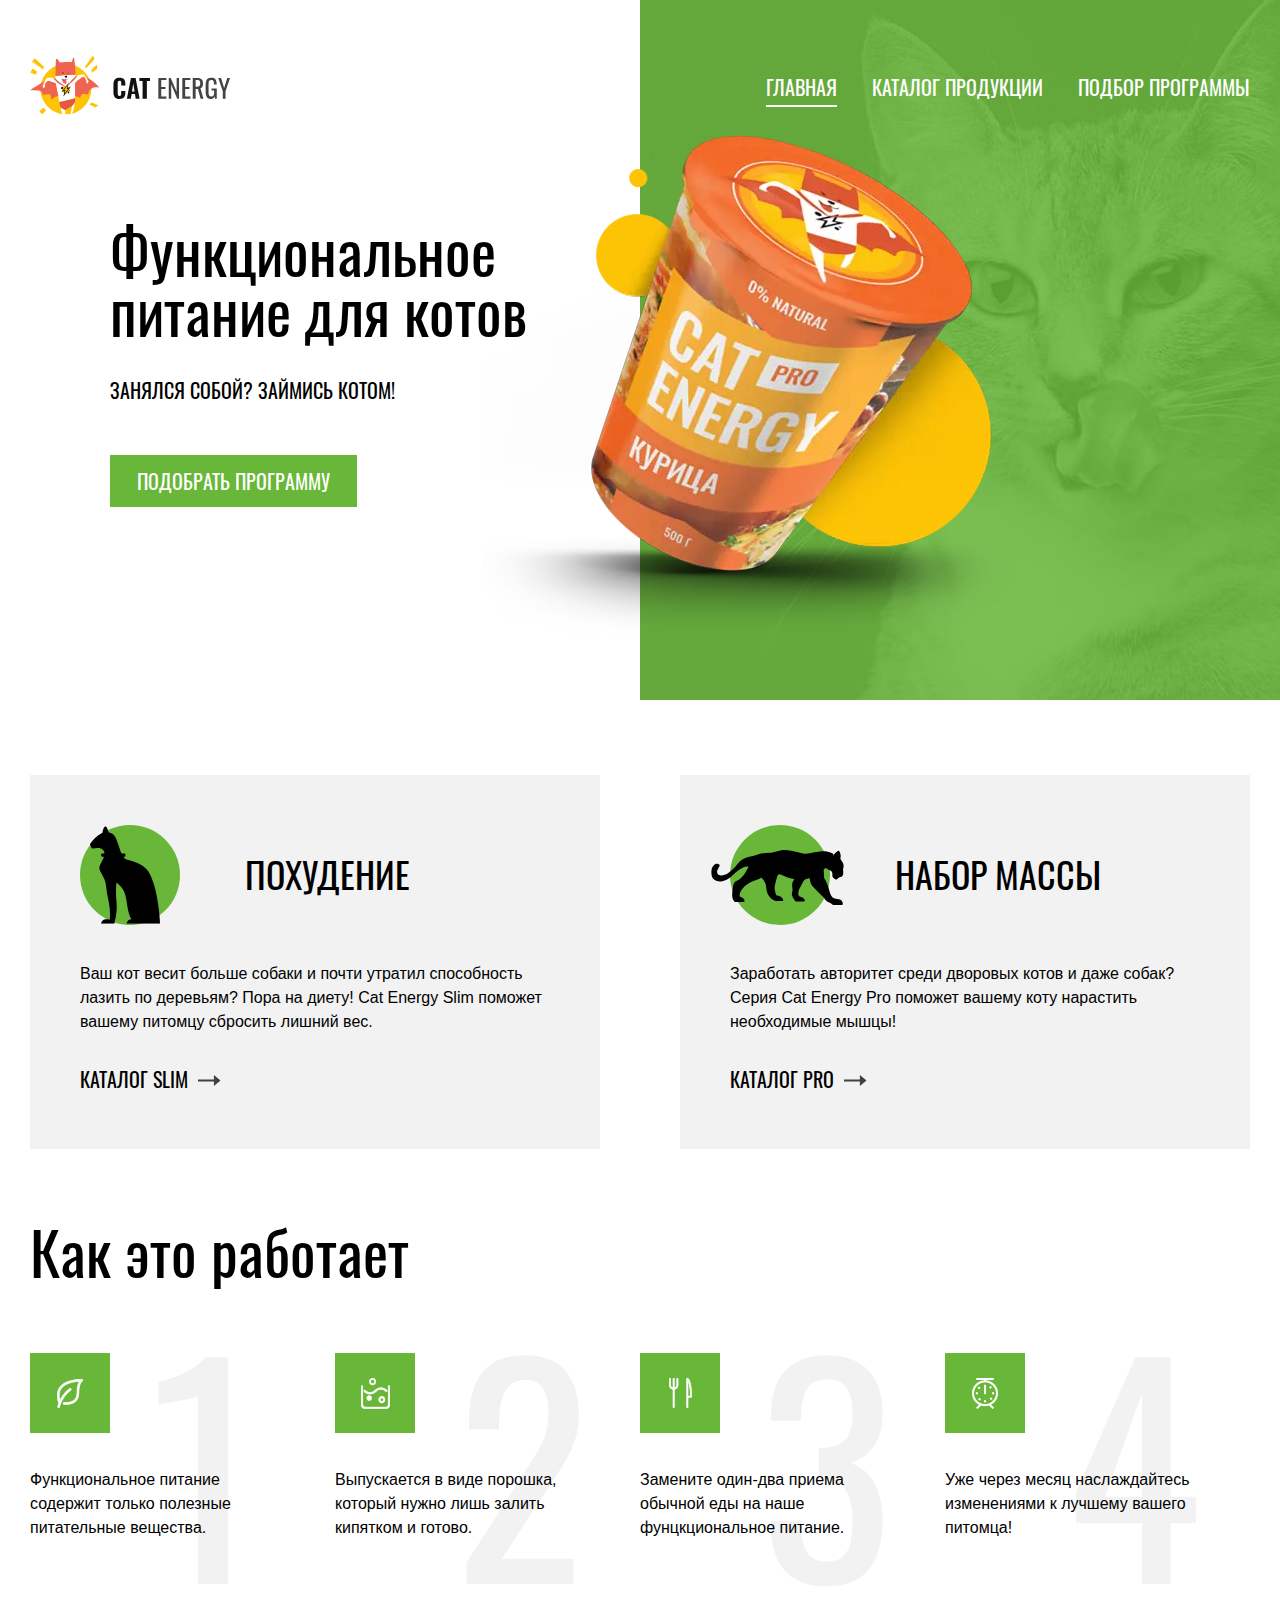
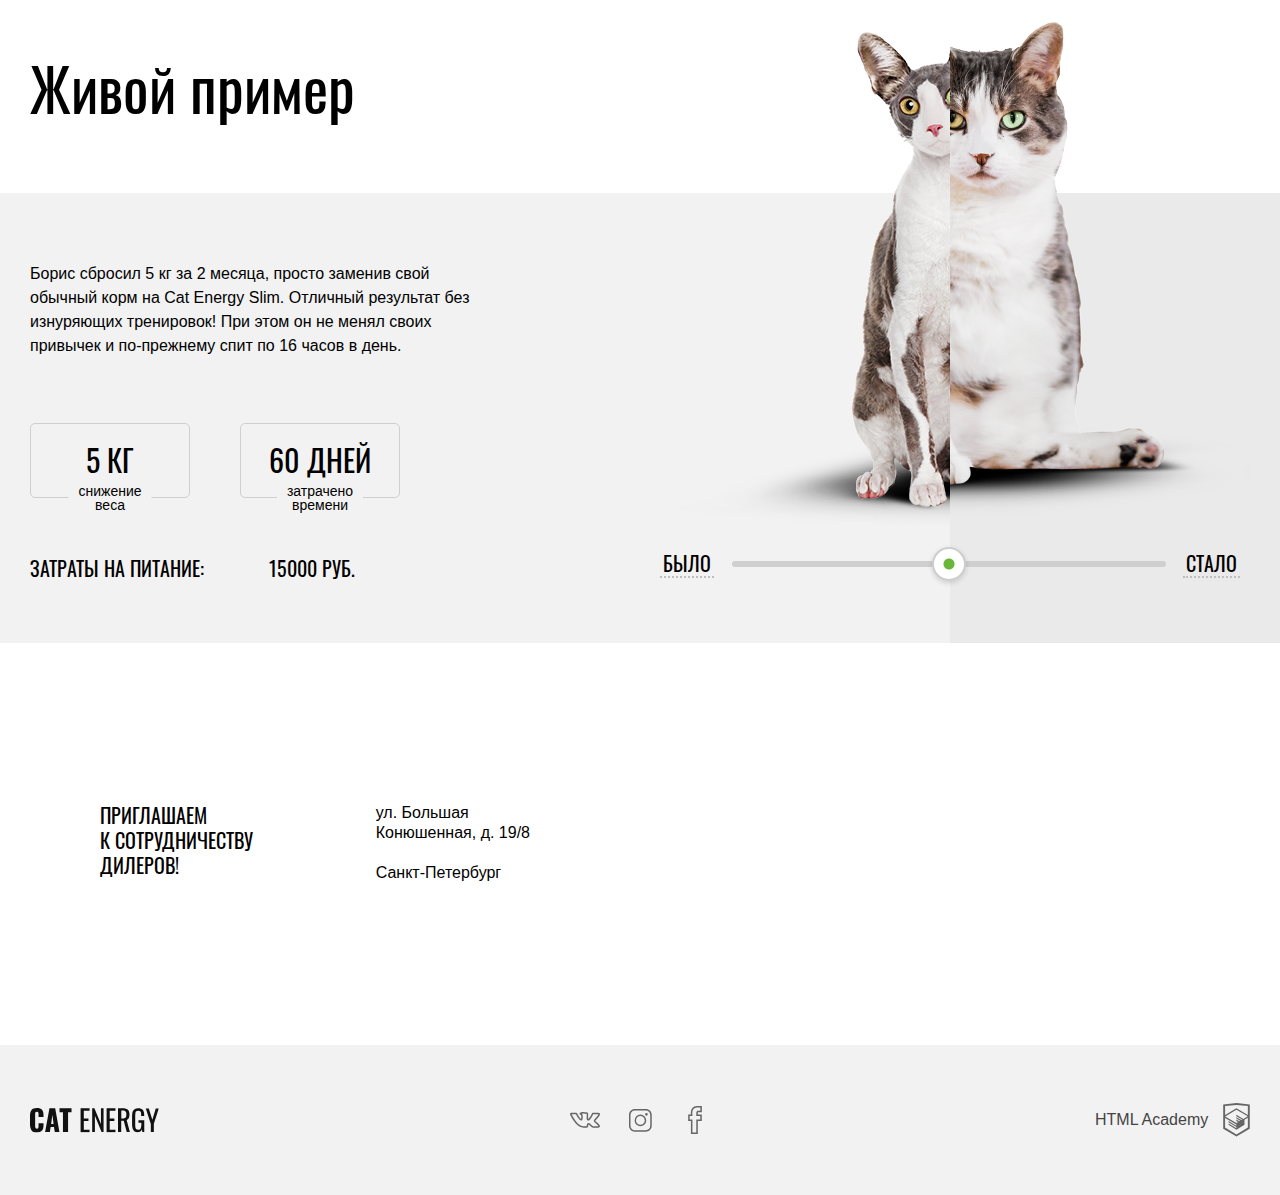
==== commit c5df5805: "добавил webp" ====
--- a/Cats/index.html
+++ b/Cats/index.html
@@ -41,6 +41,9 @@
         <h2 class="promo__title">Функциональное<br>питание для котов</h2>         <p class="promo__parph">Занялся собой? Займись котом!</p>         <picture>+          <source type="image/webp" media="(min-width: 1260px)" srcset="img/index-promo-desk.webp">+          <source type="image/webp" media="(min-width: 748px)" srcset="img/index-promo-tablet.webp">+          <source type="image/webp" srcset="img/index-promo-mobile.webp">           <source media="(min-width: 1260px)" srcset="img/index-promo-desk.png">           <source media="(min-width: 748px)" srcset="img/index-promo-tablet.jpg">           <img class="promo__img" src="img/index-promo-mobile.png" alt="Cat Energy Pro">--- a/Cats/css/style.min.css
+++ b/Cats/css/style.min.css
@@ -1 +1 @@
-html{line-height:1.15;-webkit-text-size-adjust:100%}main{display:block}h1{font-size:2em}hr{height:0;overflow:visible}pre{font-family:monospace,monospace;font-size:1em}abbr[title]{border-bottom:none;text-decoration:underline;-webkit-text-decoration:underline dotted;text-decoration:underline dotted}b,strong{font-weight:bolder}code,kbd,samp{font-family:monospace,monospace;font-size:1em}small{font-size:80%}sub,sup{font-size:75%;line-height:0;position:relative;vertical-align:baseline}sub{bottom:-.25em}sup{top:-.5em}button,input,optgroup,select,textarea{font-family:inherit;font-size:100%;line-height:1.15}button,input{overflow:visible;color:inherit}button,select{text-transform:none}[type=button],[type=reset],[type=submit],button{-webkit-appearance:button}[type=button]::-moz-focus-inner,[type=reset]::-moz-focus-inner,[type=submit]::-moz-focus-inner,button::-moz-focus-inner{border-style:none}[type=button]:-moz-focusring,[type=reset]:-moz-focusring,[type=submit]:-moz-focusring,button:-moz-focusring{outline:1px dotted ButtonText}legend{color:inherit;display:table;max-width:100%;white-space:normal}progress{vertical-align:baseline}textarea{overflow:auto}[type=number]::-webkit-inner-spin-button,[type=number]::-webkit-outer-spin-button{height:auto}[type=search]{-webkit-appearance:textfield;outline-offset:-2px}[type=search]::-webkit-search-decoration{-webkit-appearance:none}::-webkit-file-upload-button{-webkit-appearance:button;font:inherit}details{display:block}summary{display:list-item}template{display:none}[hidden]{display:none}.hidden{position:absolute;clip:rect(0 0 0 0);width:1px;height:1px;margin:-1px;border:0;padding:0;white-space:nowrap;-webkit-clip-path:inset(100%);clip-path:inset(100%);overflow:hidden}*,::after,::before{padding:0;margin:0;-webkit-box-sizing:border-box;box-sizing:border-box}ol,ul{list-style:none}button{border:none;background:0 0;cursor:pointer}button:disabled{cursor:default}input::-webkit-input-placeholder{color:inherit}input::-moz-placeholder{color:inherit}input:-ms-input-placeholder{color:inherit}input::-ms-input-placeholder{color:inherit}input::placeholder{color:inherit}a{background-color:transparent;text-decoration:none;text-align:center;color:inherit;display:inline-block}img{border-style:none;max-width:100%;height:auto}input[type=checkbox]+label,input[type=radio]+label{cursor:pointer;position:relative;display:-webkit-box;display:-ms-flexbox;display:flex;-webkit-box-align:center;-ms-flex-align:center;align-items:center}input[type=checkbox]+label::after,input[type=checkbox]+label::before,input[type=radio]+label::after,input[type=radio]+label::before{content:''}input[type=checkbox]+label::after,input[type=radio]+label::after{position:absolute;display:none}input[type=checkbox]:checked+label::after,input[type=radio]:checked+label::after{display:block}input[type=radio]+label::after,input[type=radio]+label::before{border-radius:50%}@font-face{font-family:Oswald;src:url(../fonts/Oswald-Regular.woff2) format("woff2"),url(../fonts/Oswald-Regular.woff) format("woff"),url(../fonts/Oswald-Regular.ttf) format("truetype")}@font-face{font-family:'';src:url(../fonts/Oswald-Medium.woff2) format("woff2"),url(../fonts/Oswald-Medium.woff) format("woff"),url(../fonts/Oswald-Medium.ttf) format("truetype");font-weight:500}body{min-width:320px;font-family:Oswald,Arial,sans-serif}.container{padding:0 20px;max-width:1260px;margin:0 auto}.page-header{display:-webkit-box;display:-ms-flexbox;display:flex;-ms-flex-wrap:wrap;flex-wrap:wrap;-webkit-box-align:center;-ms-flex-align:center;align-items:center;-webkit-box-pack:justify;-ms-flex-pack:justify;justify-content:space-between}.page-header__logo{width:35px;height:40px;padding:13px 0;-ms-flex-negative:0;flex-shrink:0;background:center no-repeat url(../img/svg/logo.svg)}.page-header__logo:hover{opacity:.8}.page-header__logo:active{opacity:.6}.page-header__title{width:100px;height:20px;margin:23px;background:center no-repeat url(../img/svg/logo-title.svg)}.page-header__nav-btn{width:30px;height:30px;background:center no-repeat url(../img/svg/m-close.svg)}.page-header__nav{width:100%}.page-header__link{font-size:20px;line-height:20px;font-weight:500;display:block;color:#000;text-transform:uppercase;padding:20px 0}.page-header__link[href]:hover{opacity:.6}.page-header__link[href]:active{opacity:.3}.index-main{position:relative}.index-main::before{content:"";position:absolute;top:0;z-index:-1;width:100%;height:305px;background:#65a93c center no-repeat url(../img/index-back-mobile.jpg)}.section-title{font-size:36px;line-height:60px;font-weight:400}.promo{display:-webkit-box;display:-ms-flexbox;display:flex;-webkit-box-orient:vertical;-webkit-box-direction:normal;-ms-flex-direction:column;flex-direction:column;-webkit-box-align:center;-ms-flex-align:center;align-items:center;text-align:center;color:#fff;margin-bottom:20px}.promo__title{font-size:36px;line-height:36px;font-weight:400;padding:25px 15px}.promo__parph{font-size:14px;line-height:14px;text-transform:uppercase;margin-bottom:30px}.promo__link{font-size:14px;line-height:18px;text-transform:uppercase;color:#fff;-webkit-box-sizing:border-box;box-sizing:border-box;padding:11px;width:100%;background-color:#68b738}.promo__link:hover{background-color:#5eaa2f}.promo__link:active{color:#8fc46e}.program__item{background-color:#f2f2f2;margin-bottom:20px;padding:0 20px;position:relative}.program__item::before{content:"";position:absolute;top:25px;left:20px;width:50px;height:50px;background-color:#68b738;border-radius:50%}.program__item::after{content:"";position:absolute;background-repeat:no-repeat;background-size:contain}.program__item--slim::after{top:25px;left:25px;width:35px;height:50px;background-image:url(../img/svg/slim_logo.svg)}.program__item--pro::after{background-image:url(../img/svg/pro_logo.svg);top:35px;left:5px;width:70px;height:30px}.program__title{font-size:24px;line-height:37px;font-weight:400;text-transform:uppercase;padding:35px 0 30px 70px}.program__text{font-family:Arial,sans-serif;font-size:14px;line-height:18px;margin-bottom:20px}.program__link{font-size:16px;line-height:16px;text-transform:uppercase;border-top:1px solid #d9d9d9;padding:20px 0;width:100%;text-align:left}.program__link:active{opacity:.3}.program__link::after{content:"";margin-left:10px;display:inline-block;width:33px;height:15px;background-image:url(../img/svg/arrow-link.svg);background-repeat:no-repeat;background-position:-10px}.program__link:hover::after{-webkit-transition:.3s;-o-transition:.3s;transition:.3s;background-position:0}.program__link:not(:hover)::after{-webkit-transition:.3s;-o-transition:.3s;transition:.3s}.about{margin-bottom:40px}.about__title{margin-bottom:25px}.about__item{font-family:Arial,Sans-serif;font-size:14px;line-height:18px;display:-webkit-box;display:-ms-flexbox;display:flex;-webkit-box-align:center;-ms-flex-align:center;align-items:center;margin-bottom:20px;position:relative}.about__item::before{content:"";width:60px;height:60px;-ms-flex-negative:0;flex-shrink:0;margin-right:20px;background:#68b738 center no-repeat}.about__item--1::before{background-image:url(../img/advantage-1.png)}.about__item--2::before{background-image:url(../img/advantage-2.png)}.about__item--3::before{background-image:url(../img/advantage-3.png)}.about__item--4::before{background-image:url(../img/advantage-4.png)}.example{background-color:#f2f2f2}.example__title{padding:20px 0}.example__parph{font-family:Arial,sans-serif;font-size:14px;line-height:18px;margin-bottom:25px}.example__list{display:-webkit-box;display:-ms-flexbox;display:flex;-ms-flex-pack:distribute;justify-content:space-around;margin-bottom:30px}.example--wraper{margin-bottom:30px}.example__item{width:125px;height:55px;border:1px solid #cfcfcf;border-radius:5px;display:-webkit-box;display:-ms-flexbox;display:flex;-webkit-box-orient:vertical;-webkit-box-direction:normal;-ms-flex-direction:column;flex-direction:column;-webkit-box-align:center;-ms-flex-align:center;align-items:center;-webkit-box-pack:center;-ms-flex-pack:center;justify-content:center;position:relative}.example__item b{font-size:24px;font-weight:400;text-transform:uppercase}.example__item span{position:absolute;bottom:-13px;left:50%;-webkit-transform:translateX(-50%);-ms-transform:translateX(-50%);transform:translateX(-50%);font-family:Arial,sans-serif;font-size:12px;line-height:12px;text-align:center;padding:0 10px;background-color:#f2f2f2}.example__text{font-size:14px;line-height:20px;text-align:center;text-transform:uppercase}.example__column2{height:330px;width:280px;margin:0 auto;display:-webkit-box;display:-ms-flexbox;display:flex;-webkit-box-orient:vertical;-webkit-box-direction:normal;-ms-flex-direction:column;flex-direction:column;-webkit-box-align:center;-ms-flex-align:center;align-items:center;position:relative}.example__control{position:absolute;bottom:35px;display:-webkit-box;display:-ms-flexbox;display:flex;width:200px;-webkit-box-align:center;-ms-flex-align:center;align-items:center;-webkit-box-pack:justify;-ms-flex-pack:justify;justify-content:space-between}.example__control::before{content:'';position:absolute;left:0;right:0;margin:auto;width:82px;height:13px;background-color:#fff;border:1px solid #cfcfcf;border-radius:50px}.example__control::after{content:'';position:absolute;left:64px;width:34px;height:5px;border-radius:50px;background-color:#68b738}.example__control--after::after{left:102px}.example__img{width:280px;height:240px;position:relative}.example__before{height:100%;width:0%;position:absolute;left:0;background-image:url(../img/after-mobile.png)}.example__after{height:100%;width:100%;position:absolute;right:0;background-image:url(../img/before-mobile.png);background-position:right}.example__button{font-size:16px;line-height:20px;text-transform:uppercase;padding:3px}.example__slider{display:none}.map{background-color:#f2f2f2}.map--index{background-color:#fff}.map--wrapper{display:-webkit-box;display:-ms-flexbox;display:flex;-webkit-box-pack:justify;-ms-flex-pack:justify;justify-content:space-between;padding:30px 0}.map__text{font-size:16px;line-height:20px;text-transform:uppercase}.map__adress{font-size:14px;line-height:20px;font-family:Arial,sans-serif}.map__wrap{display:none}.page-footer{background-color:#f2f2f2}.page-footer .container{display:-webkit-box;display:-ms-flexbox;display:flex;-webkit-box-orient:vertical;-webkit-box-direction:normal;-ms-flex-direction:column;flex-direction:column;-webkit-box-align:center;-ms-flex-align:center;align-items:center}.footer__logo{width:100%;height:25px;background:no-repeat center url(../img/svg/footer-logo.svg);background-size:130px 25px;padding:35px 0;border-bottom:1px solid #d9d9d9}.footer__logo:hover{opacity:.8}.footer__logo:active{opacity:.6}.footer__social-list{display:-webkit-box;display:-ms-flexbox;display:flex;-webkit-box-pack:center;-ms-flex-pack:center;justify-content:center;width:100%;border-bottom:1px solid #d9d9d9}.footer__social-item{display:-webkit-box;display:-ms-flexbox;display:flex;-webkit-box-pack:center;-ms-flex-pack:center;justify-content:center;-webkit-box-align:center;-ms-flex-align:center;align-items:center;width:55px;height:60px}.footer__social-item svg{fill:#666}.footer__social-item:hover svg{fill:#68b738}.footer__social-item:active{opacity:.3}.footer__academy-text{font-family:Arial,sans-serif;font-size:16px;line-height:16px;color:#444;display:-webkit-box;display:-ms-flexbox;display:flex;width:100%;-webkit-box-pack:justify;-ms-flex-pack:justify;justify-content:space-between;-webkit-box-align:center;-ms-flex-align:center;align-items:center;padding:20px 0}.footer__academy-text svg{fill:#666}.footer__academy-text:hover svg{fill:#68b738}.footer__academy-text:active{opacity:.3}.form__title{padding-top:15px;padding-bottom:25px}.form__parph{font-size:14px;line-height:18px;text-transform:uppercase;padding-right:50px;margin-bottom:20px}.form__label{font-size:16px;line-height:18px;text-transform:uppercase;display:-webkit-box;display:-ms-flexbox;display:flex;-webkit-box-align:center;-ms-flex-align:center;align-items:center;margin-bottom:15px}.form__label:last-child{margin-bottom:0}.form__label span{margin-right:15px;-ms-flex-negative:0;flex-shrink:0}.form__label--mail,.form__label--tel{position:relative}.form__label--mail svg,.form__label--tel svg{position:absolute}.form__label--mail input,.form__label--tel input{padding-right:40px}.form__label--mail svg{right:15px}.form__label--tel svg{right:12px}.form__label--radio{position:relative;cursor:pointer}.form__label--radio::before{width:30px;height:30px;border:1px solid #d9d9d9;margin-right:15px}.form__label--radio::after{width:12px;height:12px;background-color:#68b738;top:calc(50% - (12px/2));left:calc(30px/2 - 12px/2)}.form__label--checkbox{position:relative;cursor:pointer}.form__label--checkbox::before{width:30px;height:30px;border:1px solid #d9d9d9;margin-right:15px}.form__label--checkbox::after{width:12px;height:20px;border-bottom:2px solid #68b738;border-right:2px solid #68b738;-webkit-transform:rotate(45deg);-ms-transform:rotate(45deg);transform:rotate(45deg);top:2px;left:9px}.form__input{font-size:16px;line-height:18px;text-transform:uppercase;border:1px solid #e6e6e6;-webkit-box-sizing:border-box;box-sizing:border-box;padding:12px;-webkit-box-flex:1;-ms-flex-positive:1;flex-grow:1}.form__input--comment{padding:10px;width:100%;height:150px;display:block}.form__input:focus{outline:2px solid #000}.form__input:focus+svg{fill:#68b738}.form__input::-webkit-input-placeholder{color:#000}.form__input::-moz-placeholder{color:#000}.form__input:-ms-input-placeholder{color:#000}.form__input::-ms-input-placeholder{color:#000}.form__input::placeholder{color:#000}.form__basics-info,.form__program-info{padding:20px;margin:0 -20px}.form__program-info{border-bottom:1px solid #ededed;border-top:1px solid #ededed}.form__h2title{font-size:24px;line-height:24px;font-weight:400;padding:30px 20px;margin-left:-20px;display:-webkit-inline-box;display:-ms-inline-flexbox;display:inline-flex;-webkit-box-align:center;-ms-flex-align:center;align-items:center;background-color:#fff}.form__h2title::before{content:"";position:absolute;z-index:-1;height:3px;right:0;width:100%;background-color:#68b738}.form__button{font-size:16px;line-height:20px;text-transform:uppercase;color:#fff;-webkit-box-sizing:border-box;box-sizing:border-box;padding:11px;width:100%;background-color:#68b738}.form__button:hover{background-color:#5eaa2f}.form__button:active{color:#8fc46e}.form__explanation{font-family:Arial,sans-serif;font-size:14px;line-height:16px;text-align:center;padding:20px;padding-bottom:30px}.catalog__item{display:grid;grid-template-columns:repeat(2,1fr);padding-bottom:22px;border-bottom:1px solid #ededed;min-height:209px}.catalog__item:first-child{border-top:1px solid #ededed}.catalog__item picture{grid-column:1/2;grid-row:1/3}.catalog__item h3{font-size:16px;font-weight:400;line-height:20px;text-transform:uppercase;width:75px;padding-top:23px}.catalog__item table{grid-column:2/3;font-size:12px;line-height:14px;font-family:Arial;justify-self:left}.catalog__item table td:nth-child(2n){text-align:right;width:100px}.catalog__item a{font-size:16px;line-height:20px;padding:10px;text-transform:uppercase;color:#fff;background-color:#68b738;grid-column:1/3}.catalog__item a:hover{background-color:#5eaa2f}.catalog__item a:active{color:#8fc46e}.catalog__item--last{position:relative;display:-webkit-box;display:-ms-flexbox;display:flex;-webkit-box-orient:vertical;-webkit-box-direction:normal;-ms-flex-direction:column;flex-direction:column;text-align:center}.catalog__item--last::after,.catalog__item--last::before{position:absolute;content:'';width:30px;height:2px;background-color:#ccc;top:45px;left:calc(50% - 15px)}.catalog__item--last::after{-webkit-transform:rotate(90deg);-ms-transform:rotate(90deg);transform:rotate(90deg)}.catalog__item--last h3{width:auto;padding-top:80px;padding-bottom:10px}.catalog__item--last p{font-family:Arial;font-size:12px;line-height:16px;padding-bottom:20px}.catalog__item--last a{background-color:#f2f2f2;color:#000}.catalog__item--last a:hover{background-color:#ebebeb}.catalog__item--last a:active{color:#888}.catalog__dopItem{border-bottom:1px solid #ededed;display:-webkit-box;display:-ms-flexbox;display:flex;-webkit-box-orient:vertical;-webkit-box-direction:normal;-ms-flex-direction:column;flex-direction:column;padding:18px 0}.catalog__dopItem:first-child{border-top:1px solid #ededed}.catalog__dopItem h3{font-size:16px;font-weight:400;line-height:16px;text-transform:uppercase;padding-bottom:11px}.catalog__dopItem table{font-family:Arial;padding-bottom:10px;font-size:14px;line-height:14px}.catalog__dopItem table td:nth-child(2n){text-align:right}.catalog__dopItem a{font-size:16px;line-height:20px;padding:10px;text-transform:uppercase;color:#fff;background-color:#68b738}.catalog__dopItem a:hover{background-color:#5eaa2f}.catalog__dopItem a:active{color:#8fc46e}.catalog__gift{height:290px;background:url(../img/gift-photo-mobile.jpg.jpg) center no-repeat;display:-webkit-box;display:-ms-flexbox;display:flex;-webkit-box-orient:vertical;-webkit-box-direction:normal;-ms-flex-direction:column;flex-direction:column;-webkit-box-align:center;-ms-flex-align:center;align-items:center;margin-top:40px;margin-bottom:35px}.catalog__gift img{padding-top:65px}.catalog__gift p{padding-top:65px;font-family:Arial;font-size:16px;line-height:20px;color:#fff;max-width:160px;text-align:center}@media (min-width:748px){.page-header__nav-btn,.page-header__title{display:none}.page-header{padding:20px 20px;-ms-flex-wrap:nowrap;flex-wrap:nowrap;-webkit-box-align:start;-ms-flex-align:start;align-items:flex-start}.page-header__logo{width:175px;height:60px;padding:0;background-image:url(../img/svg/logo-tablet.svg)}.page-header__nav{width:auto}.page-header__nav ul{display:-webkit-box;display:-ms-flexbox;display:flex;-webkit-box-pack:end;-ms-flex-pack:end;justify-content:flex-end;-ms-flex-wrap:wrap;flex-wrap:wrap}.page-header__link{font-weight:400;font-size:18px;line-height:25px;margin-left:35px;padding-bottom:5px}.page-header__link:not([href]){border-bottom:2px solid #68b738}.index-main::before{background:0 0}.section-title{font-size:60px;line-height:60px}.promo{position:relative;-webkit-box-align:start;-ms-flex-align:start;align-items:flex-start;text-align:left;padding-left:90px;color:#000;min-height:830px}.promo__title{font-size:60px;line-height:60px;padding:40px 0}.promo__parph{font-size:20px;line-height:20px;margin-bottom:55px}.promo__link{width:auto;padding:16px 27px;font-size:20px;line-height:20px}.promo__img{position:absolute;z-index:-1;bottom:0;right:0}.program__item{padding-left:50px;padding-right:300px;padding-bottom:55px;margin-bottom:30px}.program__item::before{width:200px;height:200px;left:auto;right:60px;top:90px}.program__item--slim::after{left:auto;right:90px;top:75px;width:140px;height:195px}.program__item--pro::after{left:auto;right:25px;top:130px;width:270px;height:110px}.program__title{font-size:36px;padding:75px 0 25px 0}.program__text{font-size:16px;line-height:24px;margin-bottom:45px}.program__link{font-size:20px;line-height:20px;padding:10px 0;border:none}.about{border-bottom:1px solid #e6e6e6;margin-bottom:0}.about__title{padding-top:35px;margin-bottom:75px}.about__list{display:-webkit-box;display:-ms-flexbox;display:flex;-ms-flex-wrap:wrap;flex-wrap:wrap}.about__item{width:50%;-webkit-box-orient:vertical;-webkit-box-direction:normal;-ms-flex-direction:column;flex-direction:column;-webkit-box-align:start;-ms-flex-align:start;align-items:flex-start;min-height:230px;margin-bottom:90px;font-size:16px;line-height:24px;counter-increment:aboutitem}.about__item p{width:250px}.about__item::before{width:80px;height:80px;margin-bottom:35px}.about__item::after{content:counter(aboutitem) " ";position:absolute;left:120px;top:-35px;z-index:-1;font-size:280px;line-height:280px;font-family:Oswald,Arial,sans-serif;color:#f2f2f2}.example{background-color:transparent;position:relative}.example::after,.example::before{content:"";position:absolute;z-index:-5;bottom:0;height:450px}.example::before{width:100%;background-color:#eaeaea}.example::after{width:60%;left:0;background-color:#f2f2f2}.example__background{position:absolute;background:-webkit-gradient(linear,right top,left top,color-stop(50%,#eaeaea),color-stop(50%,#f2f2f2));background:-o-linear-gradient(right,#eaeaea 50%,#f2f2f2 50%);background:linear-gradient(to left,#eaeaea 50%,#f2f2f2 50%);background-size:1200px;background-position-x:50%;width:100%;height:450px;bottom:0}.example__title{padding:0;padding-top:40px;margin-bottom:65px}.example__parph{font-size:16px;line-height:24px;margin-bottom:55px}.example--wraper{display:-webkit-box;display:-ms-flexbox;display:flex;-webkit-box-pack:justify;-ms-flex-pack:justify;justify-content:space-between;margin-bottom:85px}.example__list{width:370px;-webkit-box-pack:justify;-ms-flex-pack:justify;justify-content:space-between;margin:0}.example__item{width:160px;height:75px}.example__item b{font-size:30px}.example__item span{bottom:-15px;font-size:14px;line-height:14px;background-color:#fff}.example__text{font-size:20px;line-height:30px;text-align:right}.example__text span{display:block}.example__column2{width:600px;height:635px}.example__control{width:580px;bottom:65px}.example__control::after,.example__control::before{display:none}.example__button{font-size:20px;line-height:20px;border-bottom:2px dotted #bebebe}.example__button:focus,.example__button:hover{border-bottom:2px solid #989898;outline:0}.example__button:active{border-bottom:2px solid transparent}.example__slider{display:block;-webkit-appearance:none;width:434px;height:6px;background-color:#cfcfcf;border-radius:50px;outline:0;cursor:pointer}.example__slider::-webkit-slider-thumb{-webkit-appearance:none;width:34px;height:34px;background:radial-gradient(#68b738 5px,#fff 6px);border:2px solid #cdcdcd;border-radius:50%;-webkit-box-shadow:0 2px 5px rgba(0,0,0,.15);box-shadow:0 2px 5px rgba(0,0,0,.15)}.example__slider::-moz-range-thumb{width:34px;height:34px;background:radial-gradient(#68b738 5px,#fff 6px);border:2px solid #cdcdcd;border-radius:50%;box-shadow:0 2px 5px rgba(0,0,0,.15)}.example__slider:hover::-webkit-slider-thumb{-webkit-box-shadow:0 4px 5px rgba(0,0,0,.25);box-shadow:0 4px 5px rgba(0,0,0,.25)}.example__slider:active::-webkit-slider-thumb{border:2px solid #68b738;-webkit-box-shadow:0 4px 5px rgba(0,0,0,.3);box-shadow:0 4px 5px rgba(0,0,0,.3)}.example__slider:hover::-moz-range-thumb{box-shadow:0 4px 5px rgba(0,0,0,.25)}.example__slider:active::-moz-range-thumb{border:2px solid #68b738;box-shadow:0 4px 5px rgba(0,0,0,.3)}.example__img{width:600px;height:520px}.example__before{width:50%;background-image:url(../img/after-desktop.png)}.example__after{width:50%;background-image:url(../img/before-desktop.png)}.map--wrapper{padding:60px 70px;-webkit-box-sizing:content-box;box-sizing:content-box}.map__text{font-size:20px;line-height:25px}.map__adress{font-size:16px;line-height:20px;text-align:right}.map__wrap{display:inline-block}.map__map{height:400px}.page-footer .container{-webkit-box-orient:horizontal;-webkit-box-direction:normal;-ms-flex-direction:row;flex-direction:row;height:150px;-webkit-box-pack:justify;-ms-flex-pack:justify;justify-content:space-between}.footer__logo{border:none;width:155px;background-position:left}.footer__social-list{border:none;width:auto}.footer__social-item--vk svg{width:30px;height:16px}.footer__social-item--inst svg{width:23px;height:23px}.footer__social-item--fb svg{width:14px;height:28px}.footer__academy-text{width:155px}.form.container{padding-left:70px}.form__title{padding:50px 0;margin-left:-40px}.form__parph{font-size:20px;line-height:30px;padding-right:310px;margin-bottom:65px}.form__label{font-size:20px;line-height:20px;margin-bottom:15px}.form__label--radio::before{width:40px;height:40px;margin-right:20px}.form__label--radio::after{left:11px;top:11px;width:18px;height:18px}.form__label--checkbox{width:50%;margin-bottom:30px}.form__label--checkbox::before{width:40px;height:40px;margin-right:20px}.form__label--checkbox::after{left:14px;top:7px}.form__input{font-size:20px;line-height:20px}.form__basics-info,.form__program-info{padding:0;margin:0}.form__basics-info{margin-bottom:50px}.form__program-info{border:1px solid #d9d9d9;padding:20px}.form__h2title{font-size:36px;line-height:36px;padding:70px 30px;margin-left:-30px}.form__h2title br{display:none}.form__dop-column{display:-webkit-box;display:-ms-flexbox;display:flex;-ms-flex-wrap:wrap;flex-wrap:wrap;-webkit-box-align:baseline;-ms-flex-align:baseline;align-items:baseline;margin-top:-20px;margin-bottom:70px}.form__button{width:auto;font-size:20px;padding:15px 60px;margin-right:60px;margin-top:20px}.form__explanation{font-size:16px;padding:0}.catalog.container,.catalog__dopItems.container{padding-left:30px}.catalog__dopItems .form__h2title{margin-left:7px;padding-bottom:80px}.catalog__gift{background-image:url(../img/gift-photo-tablet.jpg);height:200px;margin-top:65px;margin-bottom:80px;margin-left:auto;margin-right:auto;width:710px;-webkit-box-orient:horizontal;-webkit-box-direction:normal;-ms-flex-direction:row;flex-direction:row}.catalog__gift img,.catalog__gift p{padding-top:0}.catalog__gift img{margin-left:65px;margin-right:auto}.catalog__gift p{margin-right:100px;text-align:left}.catalog__dopItem{-webkit-box-orient:horizontal;-webkit-box-direction:normal;-ms-flex-direction:row;flex-direction:row;-ms-flex-wrap:wrap;flex-wrap:wrap;border:1px solid #ededed;padding:28px 35px;min-height:140px}.catalog__dopItem h3{font-size:20px;margin-right:auto}.catalog__dopItem table{width:230px;font-size:16px;text-align:right}.catalog__dopItem table td:nth-child(2n){width:90px}.catalog__dopItem a{width:100%;margin-top:12px}.catalog__dopItems .form__h2title{padding-top:0;margin-top:-13px;padding-left:30px}.catalog__title{padding-left:40px;padding-top:35px;padding-bottom:165px}.catalog__list{display:grid;justify-items:center;grid-template-columns:repeat(2,1fr);gap:60px}.catalog__item{background-color:#f2f2f2;padding:40px 35px;width:320px;min-height:430px;display:-webkit-box;display:-ms-flexbox;display:flex;-webkit-box-orient:vertical;-webkit-box-direction:normal;-ms-flex-direction:column;flex-direction:column;-webkit-box-align:center;-ms-flex-align:center;align-items:center;position:relative;margin-bottom:80px}.catalog__item picture{position:absolute;bottom:300px}.catalog__item h3{padding-top:120px;font-size:20px;line-height:20px;width:130px;text-align:center;padding-bottom:20px}.catalog__item table{font-size:16px;line-height:16px;border-collapse:collapse;width:100%;margin-bottom:30px}.catalog__item table tr{border-bottom:2px solid #cdcdcd;height:33px}.catalog__item a{width:100%}.catalog__item--last{background-color:#fff;border:1px solid #cdcdcd}.catalog__item--last::after,.catalog__item--last::before{width:60px;left:130px;top:85px}.catalog__item--last h3{padding-top:125px;padding-bottom:25px;width:135px}.catalog__item--last p{font-size:16px;line-height:20px;width:175px}.catalog__item--last a{margin-top:auto}}@media (min-width:1260px){.page-header{padding-top:55px}.page-header__logo{width:200px;height:60px;background-image:url(../img/svg/logo-desktop.svg)}.page-header__link{font-weight:400;font-size:20px;line-height:25px}.page-header__nav--index{width:50%}.page-header__nav--index .page-header__link{color:#fff}.page-header__nav--index .page-header__link:not([href]){border-bottom:2px solid #fff}.index-main{position:static}.index-main::before{width:50%;right:0;height:700px;background:#65a93c center no-repeat url(../img/index-back-desk.jpg);background-size:cover}.promo{padding-left:80px;min-height:560px;margin-bottom:80px}.promo__title{padding-top:85px}.promo__img{top:0;right:215px}.program__list{display:-webkit-box;display:-ms-flexbox;display:flex;-ms-flex-wrap:wrap;flex-wrap:wrap;-webkit-box-pack:justify;-ms-flex-pack:justify;justify-content:space-between}.program__item{-webkit-box-sizing:border-box;box-sizing:border-box;width:570px;padding:0 50px;margin-bottom:72px}.program__item::before{width:100px;height:100px;top:50px;left:50px;right:auto}.program__item--slim::after{right:auto;left:60px;top:50px;width:70px;height:100px}.program__item--pro::after{right:auto;left:30px;top:75px;width:135px;height:55px}.program__title{padding:80px 0 70px 165px}.program__text{margin-bottom:25px}.program__link{margin-bottom:50px}.about{border:none}.about__title{padding-top:0;margin-bottom:72px}.about__item{width:25%;margin-bottom:25px}.example .container{display:-webkit-box;display:-ms-flexbox;display:flex;-webkit-box-pack:justify;-ms-flex-pack:justify;justify-content:space-between;-webkit-box-align:end;-ms-flex-align:end;align-items:flex-end}.example__column1{width:440px}.example__title{padding:0;margin-bottom:145px}.example__parph{margin-bottom:65px}.example--wraper{display:block;margin-bottom:60px}.example__list{margin-bottom:55px}.example__item span{background-color:#f2f2f2}.example__text{text-align:left}.example__text span{display:inline;margin-right:60px}.example__column2{margin:0}.map{position:relative}.map--wrapper{width:430px;background-color:#fff;position:absolute;top:100px}.map__adress{text-align:left}.form.container{padding-left:20px}.form__title{margin:0}.form--wrapper{display:-webkit-box;display:-ms-flexbox;display:flex;-webkit-box-pack:justify;-ms-flex-pack:justify;justify-content:space-between}.form__basics-info,.form__program-info{-webkit-box-sizing:border-box;box-sizing:border-box;width:570px}.form__basics-info{margin:0}.form__label{margin-bottom:20px}.form__label--mail,.form__label--tel{width:570px;margin:0}.form__input--comment{height:160px}.form__label--checkbox{width:25%}.form__button{margin-top:45px;margin-right:80px;padding:15px 210px}.catalog__title{padding-left:0;padding-top:55px}.catalog__list{gap:80px;grid-template-columns:repeat(4,1fr)}.catalog__item{width:auto;margin-bottom:60px}.catalog__item--last::after,.catalog__item--last::before{left:95px}.catalog{margin-bottom:30px}.catalog__dopItems{margin-bottom:85px}.catalog__dopItems .form__h2title{margin-left:-40px}.catalog--wrapper{display:grid;grid-template-columns:repeat(4,1fr);gap:80px}.catalog__dopList{width:900px;grid-column:1/4;margin-left:-10px}.catalog__dopItem{border-left:none;border-right:none;padding:0;-webkit-box-align:center;-ms-flex-align:center;align-items:center;min-height:72px}.catalog__dopItem h3{padding:0}.catalog__dopItem a{width:245px;margin:0}.catalog__dopItem table{text-align:left;width:330px;padding:0}.catalog__dopItem table td:nth-child(2n){text-align:left}.catalog__gift{width:245px;height:290px;background-image:url(../img/gift-photo-desktop.jpg);margin:0;-webkit-box-orient:vertical;-webkit-box-direction:normal;-ms-flex-direction:column;flex-direction:column;-webkit-box-align:center;-ms-flex-align:center;align-items:center}.catalog__gift img{margin:0;margin-top:65px;margin-bottom:60px}.catalog__gift p{margin:0;text-align:center}}@media (max-width:747px){.page-header{border-bottom:1px solid #e6e6e6}.page-header__link{border-top:1px solid #e6e6e6;margin:0 -20px}.page-header__nav--closed{display:none}.page-header__nav-btn--closed{background-image:url(../img/svg/m-open.svg)}}+html{line-height:1.15;-webkit-text-size-adjust:100%}main{display:block}h1{font-size:2em}hr{height:0;overflow:visible}pre{font-family:monospace,monospace;font-size:1em}abbr[title]{border-bottom:none;text-decoration:underline;-webkit-text-decoration:underline dotted;text-decoration:underline dotted}b,strong{font-weight:bolder}code,kbd,samp{font-family:monospace,monospace;font-size:1em}small{font-size:80%}sub,sup{font-size:75%;line-height:0;position:relative;vertical-align:baseline}sub{bottom:-.25em}sup{top:-.5em}button,input,optgroup,select,textarea{font-family:inherit;font-size:100%;line-height:1.15}button,input{overflow:visible;color:inherit}button,select{text-transform:none}[type=button],[type=reset],[type=submit],button{-webkit-appearance:button}[type=button]::-moz-focus-inner,[type=reset]::-moz-focus-inner,[type=submit]::-moz-focus-inner,button::-moz-focus-inner{border-style:none}[type=button]:-moz-focusring,[type=reset]:-moz-focusring,[type=submit]:-moz-focusring,button:-moz-focusring{outline:1px dotted ButtonText}legend{color:inherit;display:table;max-width:100%;white-space:normal}progress{vertical-align:baseline}textarea{overflow:auto}[type=number]::-webkit-inner-spin-button,[type=number]::-webkit-outer-spin-button{height:auto}[type=search]{-webkit-appearance:textfield;outline-offset:-2px}[type=search]::-webkit-search-decoration{-webkit-appearance:none}::-webkit-file-upload-button{-webkit-appearance:button;font:inherit}details{display:block}summary{display:list-item}template{display:none}[hidden]{display:none}.hidden{position:absolute;clip:rect(0 0 0 0);width:1px;height:1px;margin:-1px;border:0;padding:0;white-space:nowrap;-webkit-clip-path:inset(100%);clip-path:inset(100%);overflow:hidden}*,::after,::before{padding:0;margin:0;-webkit-box-sizing:border-box;box-sizing:border-box}ol,ul{list-style:none}button{border:none;background:0 0;cursor:pointer}button:disabled{cursor:default}input::-webkit-input-placeholder{color:inherit}input::-moz-placeholder{color:inherit}input:-ms-input-placeholder{color:inherit}input::-ms-input-placeholder{color:inherit}input::placeholder{color:inherit}a{background-color:transparent;text-decoration:none;text-align:center;color:inherit;display:inline-block}img{border-style:none;max-width:100%;height:auto}input[type=checkbox]+label,input[type=radio]+label{cursor:pointer;position:relative;display:-webkit-box;display:-ms-flexbox;display:flex;-webkit-box-align:center;-ms-flex-align:center;align-items:center}input[type=checkbox]+label::after,input[type=checkbox]+label::before,input[type=radio]+label::after,input[type=radio]+label::before{content:''}input[type=checkbox]+label::after,input[type=radio]+label::after{position:absolute;display:none}input[type=checkbox]:checked+label::after,input[type=radio]:checked+label::after{display:block}input[type=radio]+label::after,input[type=radio]+label::before{border-radius:50%}@font-face{font-family:Oswald;src:url(../fonts/Oswald-Regular.woff2) format("woff2"),url(../fonts/Oswald-Regular.woff) format("woff"),url(../fonts/Oswald-Regular.ttf) format("truetype")}@font-face{font-family:'';src:url(../fonts/Oswald-Medium.woff2) format("woff2"),url(../fonts/Oswald-Medium.woff) format("woff"),url(../fonts/Oswald-Medium.ttf) format("truetype");font-weight:500}body{min-width:320px;font-family:Oswald,Arial,sans-serif}.container{padding:0 20px;max-width:1260px;margin:0 auto}.page-header{display:-webkit-box;display:-ms-flexbox;display:flex;-ms-flex-wrap:wrap;flex-wrap:wrap;-webkit-box-align:center;-ms-flex-align:center;align-items:center;-webkit-box-pack:justify;-ms-flex-pack:justify;justify-content:space-between}.page-header__logo{width:35px;height:40px;padding:13px 0;-ms-flex-negative:0;flex-shrink:0;background:center no-repeat url(../img/svg/logo.svg)}.page-header__logo:hover{opacity:.8}.page-header__logo:active{opacity:.6}.page-header__title{width:100px;height:20px;margin:23px;background:center no-repeat url(../img/svg/logo-title.svg)}.page-header__nav-btn{width:30px;height:30px;background:center no-repeat url(../img/svg/m-close.svg)}.page-header__nav{width:100%}.page-header__link{font-size:20px;line-height:20px;font-weight:500;display:block;color:#000;text-transform:uppercase;padding:20px 0}.page-header__link[href]:hover{opacity:.6}.page-header__link[href]:active{opacity:.3}.index-main{position:relative}.index-main::before{content:"";position:absolute;top:0;z-index:-1;width:100%;height:305px;background:#65a93c center no-repeat url(../img/index-back-mobile.jpg)}.section-title{font-size:36px;line-height:60px;font-weight:400}.promo{display:-webkit-box;display:-ms-flexbox;display:flex;-webkit-box-orient:vertical;-webkit-box-direction:normal;-ms-flex-direction:column;flex-direction:column;-webkit-box-align:center;-ms-flex-align:center;align-items:center;text-align:center;color:#fff;margin-bottom:20px}.promo__title{font-size:36px;line-height:36px;font-weight:400;padding:25px 15px}.promo__parph{font-size:14px;line-height:14px;text-transform:uppercase;margin-bottom:30px}.promo__link{font-size:14px;line-height:18px;text-transform:uppercase;color:#fff;-webkit-box-sizing:border-box;box-sizing:border-box;padding:11px;width:100%;background-color:#68b738}.promo__link:hover{background-color:#5eaa2f}.promo__link:active{color:#8fc46e}.program__item{background-color:#f2f2f2;margin-bottom:20px;padding:0 20px;position:relative}.program__item::before{content:"";position:absolute;top:25px;left:20px;width:50px;height:50px;background-color:#68b738;border-radius:50%}.program__item::after{content:"";position:absolute;background-repeat:no-repeat;background-size:contain}.program__item--slim::after{top:25px;left:25px;width:35px;height:50px;background-image:url(../img/svg/slim_logo.svg)}.program__item--pro::after{background-image:url(../img/svg/pro_logo.svg);top:35px;left:5px;width:70px;height:30px}.program__title{font-size:24px;line-height:37px;font-weight:400;text-transform:uppercase;padding:35px 0 30px 70px}.program__text{font-family:Arial,sans-serif;font-size:14px;line-height:18px;margin-bottom:20px}.program__link{font-size:16px;line-height:16px;text-transform:uppercase;border-top:1px solid #d9d9d9;padding:20px 0;width:100%;text-align:left}.program__link:active{opacity:.3}.program__link::after{content:"";margin-left:10px;display:inline-block;width:33px;height:15px;background-image:url(../img/svg/arrow-link.svg);background-repeat:no-repeat;background-position:-10px}.program__link:hover::after{-webkit-transition:.3s;-o-transition:.3s;transition:.3s;background-position:0}.program__link:not(:hover)::after{-webkit-transition:.3s;-o-transition:.3s;transition:.3s}.about{margin-bottom:40px}.about__title{margin-bottom:25px}.about__item{font-family:Arial,Sans-serif;font-size:14px;line-height:18px;display:-webkit-box;display:-ms-flexbox;display:flex;-webkit-box-align:center;-ms-flex-align:center;align-items:center;margin-bottom:20px;position:relative}.about__item::before{content:"";width:60px;height:60px;-ms-flex-negative:0;flex-shrink:0;margin-right:20px;background:#68b738 center no-repeat}.about__item--1::before{background-image:url(../img/advantage-1.png)}.about__item--2::before{background-image:url(../img/advantage-2.png)}.about__item--3::before{background-image:url(../img/advantage-3.png)}.about__item--4::before{background-image:url(../img/advantage-4.png)}.example{background-color:#f2f2f2}.example__title{padding:20px 0}.example__parph{font-family:Arial,sans-serif;font-size:14px;line-height:18px;margin-bottom:25px}.example__list{display:-webkit-box;display:-ms-flexbox;display:flex;-ms-flex-pack:distribute;justify-content:space-around;margin-bottom:30px}.example--wraper{margin-bottom:30px}.example__item{width:125px;height:55px;border:1px solid #cfcfcf;border-radius:5px;display:-webkit-box;display:-ms-flexbox;display:flex;-webkit-box-orient:vertical;-webkit-box-direction:normal;-ms-flex-direction:column;flex-direction:column;-webkit-box-align:center;-ms-flex-align:center;align-items:center;-webkit-box-pack:center;-ms-flex-pack:center;justify-content:center;position:relative}.example__item b{font-size:24px;font-weight:400;text-transform:uppercase}.example__item span{position:absolute;bottom:-13px;left:50%;-webkit-transform:translateX(-50%);-ms-transform:translateX(-50%);transform:translateX(-50%);font-family:Arial,sans-serif;font-size:12px;line-height:12px;text-align:center;padding:0 10px;background-color:#f2f2f2}.example__text{font-size:14px;line-height:20px;text-align:center;text-transform:uppercase}.example__column2{height:330px;width:280px;margin:0 auto;display:-webkit-box;display:-ms-flexbox;display:flex;-webkit-box-orient:vertical;-webkit-box-direction:normal;-ms-flex-direction:column;flex-direction:column;-webkit-box-align:center;-ms-flex-align:center;align-items:center;position:relative}.example__control{position:absolute;bottom:35px;display:-webkit-box;display:-ms-flexbox;display:flex;width:200px;-webkit-box-align:center;-ms-flex-align:center;align-items:center;-webkit-box-pack:justify;-ms-flex-pack:justify;justify-content:space-between}.example__control::before{content:'';position:absolute;left:0;right:0;margin:auto;width:82px;height:13px;background-color:#fff;border:1px solid #cfcfcf;border-radius:50px}.example__control::after{content:'';position:absolute;left:64px;width:34px;height:5px;border-radius:50px;background-color:#68b738}.example__control--after::after{left:102px}.example__img{width:280px;height:240px;position:relative}.example__before{height:100%;width:0%;position:absolute;left:0;background-image:url(../img/after-mobile.png)}.example__after{height:100%;width:100%;position:absolute;right:0;background-image:url(../img/before-mobile.png);background-position:right}.example__button{font-size:16px;line-height:20px;text-transform:uppercase;padding:3px}.example__slider{display:none}.map{background-color:#f2f2f2}.map--index{background-color:#fff}.map--wrapper{display:-webkit-box;display:-ms-flexbox;display:flex;-webkit-box-pack:justify;-ms-flex-pack:justify;justify-content:space-between;padding:30px 0}.map__text{font-size:16px;line-height:20px;text-transform:uppercase}.map__adress{font-size:14px;line-height:20px;font-family:Arial,sans-serif}.map__wrap{display:none}.page-footer{background-color:#f2f2f2}.page-footer .container{display:-webkit-box;display:-ms-flexbox;display:flex;-webkit-box-orient:vertical;-webkit-box-direction:normal;-ms-flex-direction:column;flex-direction:column;-webkit-box-align:center;-ms-flex-align:center;align-items:center}.footer__logo{width:100%;height:25px;background:no-repeat center url(../img/svg/footer-logo.svg);background-size:130px 25px;padding:35px 0;border-bottom:1px solid #d9d9d9}.footer__logo:hover{opacity:.8}.footer__logo:active{opacity:.6}.footer__social-list{display:-webkit-box;display:-ms-flexbox;display:flex;-webkit-box-pack:center;-ms-flex-pack:center;justify-content:center;width:100%;border-bottom:1px solid #d9d9d9}.footer__social-item{display:-webkit-box;display:-ms-flexbox;display:flex;-webkit-box-pack:center;-ms-flex-pack:center;justify-content:center;-webkit-box-align:center;-ms-flex-align:center;align-items:center;width:55px;height:60px}.footer__social-item svg{fill:#666}.footer__social-item:hover svg{fill:#68b738}.footer__social-item:active{opacity:.3}.footer__academy-text{font-family:Arial,sans-serif;font-size:16px;line-height:16px;color:#444;display:-webkit-box;display:-ms-flexbox;display:flex;width:100%;-webkit-box-pack:justify;-ms-flex-pack:justify;justify-content:space-between;-webkit-box-align:center;-ms-flex-align:center;align-items:center;padding:20px 0}.footer__academy-text svg{fill:#666}.footer__academy-text:hover svg{fill:#68b738}.footer__academy-text:active{opacity:.3}.form__title{padding-top:15px;padding-bottom:25px}.form__parph{font-size:14px;line-height:18px;text-transform:uppercase;padding-right:50px;margin-bottom:20px}.form__label{font-size:16px;line-height:18px;text-transform:uppercase;display:-webkit-box;display:-ms-flexbox;display:flex;-webkit-box-align:center;-ms-flex-align:center;align-items:center;margin-bottom:15px}.form__label:last-child{margin-bottom:0}.form__label span{margin-right:15px;-ms-flex-negative:0;flex-shrink:0}.form__label--mail,.form__label--tel{position:relative}.form__label--mail svg,.form__label--tel svg{position:absolute}.form__label--mail input,.form__label--tel input{padding-right:40px}.form__label--mail svg{right:15px}.form__label--tel svg{right:12px}.form__label--radio{position:relative;cursor:pointer}.form__label--radio::before{width:30px;height:30px;border:1px solid #d9d9d9;margin-right:15px}.form__label--radio::after{width:12px;height:12px;background-color:#68b738;top:calc(50% - (12px/2));left:calc(30px/2 - 12px/2)}.form__label--checkbox{position:relative;cursor:pointer}.form__label--checkbox::before{width:30px;height:30px;border:1px solid #d9d9d9;margin-right:15px}.form__label--checkbox::after{width:12px;height:20px;border-bottom:2px solid #68b738;border-right:2px solid #68b738;-webkit-transform:rotate(45deg);-ms-transform:rotate(45deg);transform:rotate(45deg);top:2px;left:9px}.form__input{font-size:16px;line-height:18px;text-transform:uppercase;border:1px solid #e6e6e6;-webkit-box-sizing:border-box;box-sizing:border-box;padding:12px;-webkit-box-flex:1;-ms-flex-positive:1;flex-grow:1}.form__input--comment{padding:10px;width:100%;height:150px;display:block}.form__input:focus{outline:2px solid #000}.form__input:focus+svg{fill:#68b738}.form__input::-webkit-input-placeholder{color:#000}.form__input::-moz-placeholder{color:#000}.form__input:-ms-input-placeholder{color:#000}.form__input::-ms-input-placeholder{color:#000}.form__input::placeholder{color:#000}.form__basics-info,.form__program-info{padding:20px;margin:0 -20px}.form__program-info{border-bottom:1px solid #ededed;border-top:1px solid #ededed}.form__h2title{font-size:24px;line-height:24px;font-weight:400;padding:30px 20px;margin-left:-20px;display:-webkit-inline-box;display:-ms-inline-flexbox;display:inline-flex;-webkit-box-align:center;-ms-flex-align:center;align-items:center;background-color:#fff}.form__h2title::before{content:"";position:absolute;z-index:-1;height:3px;right:0;width:100%;background-color:#68b738}.form__button{font-size:16px;line-height:20px;text-transform:uppercase;color:#fff;-webkit-box-sizing:border-box;box-sizing:border-box;padding:11px;width:100%;background-color:#68b738}.form__button:hover{background-color:#5eaa2f}.form__button:active{color:#8fc46e}.form__explanation{font-family:Arial,sans-serif;font-size:14px;line-height:16px;text-align:center;padding:20px;padding-bottom:30px}.catalog__item{display:grid;grid-template-columns:repeat(2,1fr);padding-bottom:22px;border-bottom:1px solid #ededed;min-height:209px}.catalog__item:first-child{border-top:1px solid #ededed}.catalog__item picture{grid-column:1/2;grid-row:1/3}.catalog__item h3{font-size:16px;font-weight:400;line-height:20px;text-transform:uppercase;width:75px;padding-top:23px}.catalog__item table{grid-column:2/3;font-size:12px;line-height:14px;font-family:Arial;justify-self:left}.catalog__item table td:nth-child(2n){text-align:right;width:100px}.catalog__item a{font-size:16px;line-height:20px;padding:10px;text-transform:uppercase;color:#fff;background-color:#68b738;grid-column:1/3}.catalog__item a:hover{background-color:#5eaa2f}.catalog__item a:active{color:#8fc46e}.catalog__item--last{position:relative;display:-webkit-box;display:-ms-flexbox;display:flex;-webkit-box-orient:vertical;-webkit-box-direction:normal;-ms-flex-direction:column;flex-direction:column;text-align:center}.catalog__item--last::after,.catalog__item--last::before{position:absolute;content:'';width:30px;height:2px;background-color:#ccc;top:45px;left:calc(50% - 15px)}.catalog__item--last::after{-webkit-transform:rotate(90deg);-ms-transform:rotate(90deg);transform:rotate(90deg)}.catalog__item--last h3{width:auto;padding-top:80px;padding-bottom:10px}.catalog__item--last p{font-family:Arial;font-size:12px;line-height:16px;padding-bottom:20px}.catalog__item--last a{background-color:#f2f2f2;color:#000}.catalog__item--last a:hover{background-color:#ebebeb}.catalog__item--last a:active{color:#888}.catalog__dopItem{border-bottom:1px solid #ededed;display:-webkit-box;display:-ms-flexbox;display:flex;-webkit-box-orient:vertical;-webkit-box-direction:normal;-ms-flex-direction:column;flex-direction:column;padding:18px 0}.catalog__dopItem:first-child{border-top:1px solid #ededed}.catalog__dopItem h3{font-size:16px;font-weight:400;line-height:16px;text-transform:uppercase;padding-bottom:11px}.catalog__dopItem table{font-family:Arial;padding-bottom:10px;font-size:14px;line-height:14px}.catalog__dopItem table td:nth-child(2n){text-align:right}.catalog__dopItem a{font-size:16px;line-height:20px;padding:10px;text-transform:uppercase;color:#fff;background-color:#68b738}.catalog__dopItem a:hover{background-color:#5eaa2f}.catalog__dopItem a:active{color:#8fc46e}.catalog__gift{height:290px;background:url(../img/gift-photo-mobile.jpg.jpg) center no-repeat;display:-webkit-box;display:-ms-flexbox;display:flex;-webkit-box-orient:vertical;-webkit-box-direction:normal;-ms-flex-direction:column;flex-direction:column;-webkit-box-align:center;-ms-flex-align:center;align-items:center;margin-top:40px;margin-bottom:35px}.catalog__gift img{padding-top:65px}.catalog__gift p{padding-top:65px;font-family:Arial;font-size:16px;line-height:20px;color:#fff;max-width:160px;text-align:center}@media (min-width:748px){.page-header__nav-btn,.page-header__title{display:none}.page-header{padding:20px 20px;-ms-flex-wrap:nowrap;flex-wrap:nowrap;-webkit-box-align:start;-ms-flex-align:start;align-items:flex-start}.page-header__logo{width:175px;height:60px;padding:0;background-image:url(../img/svg/logo-tablet.svg)}.page-header__nav{width:auto}.page-header__nav ul{display:-webkit-box;display:-ms-flexbox;display:flex;-webkit-box-pack:end;-ms-flex-pack:end;justify-content:flex-end;-ms-flex-wrap:wrap;flex-wrap:wrap}.page-header__link{font-weight:400;font-size:18px;line-height:25px;margin-left:35px;padding-bottom:5px}.page-header__link:not([href]){border-bottom:2px solid #68b738}.index-main::before{background:0 0}.section-title{font-size:60px;line-height:60px}.promo{position:relative;-webkit-box-align:start;-ms-flex-align:start;align-items:flex-start;text-align:left;padding-left:90px;color:#000;min-height:830px}.promo__title{font-size:60px;line-height:60px;padding:40px 0}.promo__parph{font-size:20px;line-height:20px;margin-bottom:55px}.promo__link{width:auto;padding:16px 27px;font-size:20px;line-height:20px}.promo__img{position:absolute;z-index:-1;bottom:0;right:0}.program__item{padding-left:50px;padding-right:300px;padding-bottom:55px;margin-bottom:30px}.program__item::before{width:200px;height:200px;left:auto;right:60px;top:90px}.program__item--slim::after{left:auto;right:90px;top:75px;width:140px;height:195px}.program__item--pro::after{left:auto;right:25px;top:130px;width:270px;height:110px}.program__title{font-size:36px;padding:75px 0 25px 0}.program__text{font-size:16px;line-height:24px;margin-bottom:45px}.program__link{font-size:20px;line-height:20px;padding:10px 0;border:none}.about{border-bottom:1px solid #e6e6e6;margin-bottom:0}.about__title{padding-top:35px;margin-bottom:75px}.about__list{display:-webkit-box;display:-ms-flexbox;display:flex;-ms-flex-wrap:wrap;flex-wrap:wrap}.about__item{width:50%;-webkit-box-orient:vertical;-webkit-box-direction:normal;-ms-flex-direction:column;flex-direction:column;-webkit-box-align:start;-ms-flex-align:start;align-items:flex-start;min-height:230px;margin-bottom:90px;font-size:16px;line-height:24px;counter-increment:aboutitem}.about__item p{width:250px}.about__item::before{width:80px;height:80px;margin-bottom:35px}.about__item::after{content:counter(aboutitem) " ";position:absolute;left:120px;top:-35px;z-index:-1;font-size:280px;line-height:280px;font-family:Oswald,Arial,sans-serif;color:#f2f2f2}.example{background-color:transparent;position:relative}.example::after,.example::before{content:"";position:absolute;z-index:-5;bottom:0;height:450px}.example::before{width:100%;background-color:#eaeaea}.example::after{width:60%;left:0;background-color:#f2f2f2}.example__background{position:absolute;background:-webkit-gradient(linear,right top,left top,color-stop(50%,#eaeaea),color-stop(50%,#f2f2f2));background:-o-linear-gradient(right,#eaeaea 50%,#f2f2f2 50%);background:linear-gradient(to left,#eaeaea 50%,#f2f2f2 50%);background-size:1200px;background-position-x:50%;width:100%;height:450px;bottom:0}.example__title{padding:0;padding-top:40px;margin-bottom:65px}.example__parph{font-size:16px;line-height:24px;margin-bottom:55px}.example--wraper{display:-webkit-box;display:-ms-flexbox;display:flex;-webkit-box-pack:justify;-ms-flex-pack:justify;justify-content:space-between;margin-bottom:85px}.example__list{width:370px;-webkit-box-pack:justify;-ms-flex-pack:justify;justify-content:space-between;margin:0}.example__item{width:160px;height:75px}.example__item b{font-size:30px}.example__item span{bottom:-15px;font-size:14px;line-height:14px;background-color:#fff}.example__text{font-size:20px;line-height:30px;text-align:right}.example__text span{display:block}.example__column2{width:600px;height:635px}.example__control{width:580px;bottom:65px}.example__control::after,.example__control::before{display:none}.example__button{font-size:20px;line-height:20px;border-bottom:2px dotted #bebebe}.example__button:focus,.example__button:hover{border-bottom:2px solid #989898;outline:0}.example__button:active{border-bottom:2px solid transparent}.example__slider{display:block;-webkit-appearance:none;width:434px;height:6px;background-color:#cfcfcf;border-radius:50px;outline:0;cursor:pointer}.example__slider::-webkit-slider-thumb{-webkit-appearance:none;width:34px;height:34px;background:radial-gradient(#68b738 5px,#fff 6px);border:2px solid #cdcdcd;border-radius:50%;-webkit-box-shadow:0 2px 5px rgba(0,0,0,.15);box-shadow:0 2px 5px rgba(0,0,0,.15)}.example__slider::-moz-range-thumb{width:34px;height:34px;background:radial-gradient(#68b738 5px,#fff 6px);border:2px solid #cdcdcd;border-radius:50%;box-shadow:0 2px 5px rgba(0,0,0,.15)}.example__slider:hover::-webkit-slider-thumb{-webkit-box-shadow:0 4px 5px rgba(0,0,0,.25);box-shadow:0 4px 5px rgba(0,0,0,.25)}.example__slider:active::-webkit-slider-thumb{border:2px solid #68b738;-webkit-box-shadow:0 4px 5px rgba(0,0,0,.3);box-shadow:0 4px 5px rgba(0,0,0,.3)}.example__slider:hover::-moz-range-thumb{box-shadow:0 4px 5px rgba(0,0,0,.25)}.example__slider:active::-moz-range-thumb{border:2px solid #68b738;box-shadow:0 4px 5px rgba(0,0,0,.3)}.example__img{width:600px;height:520px}.example__before{width:50%;background-image:url(../img/after-desktop.png)}.example__after{width:50%;background-image:url(../img/before-desktop.png)}.map--wrapper{padding:60px 70px;-webkit-box-sizing:content-box;box-sizing:content-box}.map__text{font-size:20px;line-height:25px}.map__adress{font-size:16px;line-height:20px;text-align:right}.map__wrap{display:inline-block}.map__map{height:400px}.page-footer .container{-webkit-box-orient:horizontal;-webkit-box-direction:normal;-ms-flex-direction:row;flex-direction:row;height:150px;-webkit-box-pack:justify;-ms-flex-pack:justify;justify-content:space-between}.footer__logo{border:none;width:155px;background-position:left}.footer__social-list{border:none;width:auto}.footer__social-item--vk svg{width:30px;height:16px}.footer__social-item--inst svg{width:23px;height:23px}.footer__social-item--fb svg{width:14px;height:28px}.footer__academy-text{width:155px}.form.container{padding-left:70px}.form__title{padding:50px 0;margin-left:-40px}.form__parph{font-size:20px;line-height:30px;padding-right:310px;margin-bottom:65px}.form__label{font-size:20px;line-height:20px;margin-bottom:15px}.form__label--radio::before{width:40px;height:40px;margin-right:20px}.form__label--radio::after{left:11px;top:11px;width:18px;height:18px}.form__label--checkbox{width:50%;margin-bottom:30px}.form__label--checkbox::before{width:40px;height:40px;margin-right:20px}.form__label--checkbox::after{left:14px;top:7px}.form__input{font-size:20px;line-height:20px}.form__basics-info,.form__program-info{padding:0;margin:0}.form__basics-info{margin-bottom:50px}.form__program-info{border:1px solid #d9d9d9;padding:20px}.form__h2title{font-size:36px;line-height:36px;padding:70px 30px;margin-left:-30px}.form__h2title br{display:none}.form__dop-column{display:-webkit-box;display:-ms-flexbox;display:flex;-ms-flex-wrap:wrap;flex-wrap:wrap;-webkit-box-align:baseline;-ms-flex-align:baseline;align-items:baseline;margin-top:-20px;margin-bottom:70px}.form__button{width:auto;font-size:20px;padding:15px 60px;margin-right:60px;margin-top:20px}.form__explanation{font-size:16px;padding:0}.catalog.container,.catalog__dopItems.container{padding-left:30px}.catalog__dopItems .form__h2title{margin-left:7px;padding-bottom:80px}.catalog__gift{background-image:url(../img/gift-photo-tablet.jpg);height:200px;margin-top:65px;margin-bottom:80px;margin-left:auto;margin-right:auto;width:710px;-webkit-box-orient:horizontal;-webkit-box-direction:normal;-ms-flex-direction:row;flex-direction:row}.catalog__gift img,.catalog__gift p{padding-top:0}.catalog__gift img{margin-left:65px;margin-right:auto}.catalog__gift p{margin-right:100px;text-align:left}.catalog__dopItem{-webkit-box-orient:horizontal;-webkit-box-direction:normal;-ms-flex-direction:row;flex-direction:row;-ms-flex-wrap:wrap;flex-wrap:wrap;border:1px solid #ededed;padding:28px 35px;min-height:140px}.catalog__dopItem h3{font-size:20px;margin-right:auto}.catalog__dopItem table{width:230px;font-size:16px;text-align:right}.catalog__dopItem table td:nth-child(2n){width:90px}.catalog__dopItem a{width:100%;margin-top:12px}.catalog__dopItems .form__h2title{padding-top:0;margin-top:-13px;padding-left:30px}.catalog__title{padding-left:40px;padding-top:35px;padding-bottom:165px}.catalog__list{display:grid;justify-items:center;grid-template-columns:repeat(2,1fr);gap:60px}.catalog__item{background-color:#f2f2f2;padding:40px 35px;width:320px;min-height:430px;display:-webkit-box;display:-ms-flexbox;display:flex;-webkit-box-orient:vertical;-webkit-box-direction:normal;-ms-flex-direction:column;flex-direction:column;-webkit-box-align:center;-ms-flex-align:center;align-items:center;position:relative;margin-bottom:80px}.catalog__item picture{position:absolute;top:-50px}.catalog__item h3{padding-top:120px;font-size:20px;line-height:20px;width:130px;text-align:center;padding-bottom:20px}.catalog__item table{font-size:16px;line-height:16px;border-collapse:collapse;width:100%;margin-bottom:auto}.catalog__item table tr{border-bottom:2px solid #cdcdcd;height:33px}.catalog__item a{width:100%;margin-top:15px}.catalog__item--last{background-color:#fff;border:1px solid #cdcdcd}.catalog__item--last::after,.catalog__item--last::before{width:60px;left:130px;top:85px}.catalog__item--last h3{padding-top:125px;padding-bottom:25px;width:135px}.catalog__item--last p{font-size:16px;line-height:20px;width:175px}.catalog__item--last a{margin-top:auto}}@media (min-width:1260px){.page-header{padding-top:55px}.page-header__logo{width:200px;height:60px;background-image:url(../img/svg/logo-desktop.svg)}.page-header__link{font-weight:400;font-size:20px;line-height:25px}.page-header__nav--index{width:50%}.page-header__nav--index .page-header__link{color:#fff}.page-header__nav--index .page-header__link:not([href]){border-bottom:2px solid #fff}.index-main{position:static}.index-main::before{width:50%;right:0;height:700px;background:#65a93c center no-repeat url(../img/index-back-desk.jpg);background-size:cover}.promo{padding-left:80px;min-height:560px;margin-bottom:80px}.promo__parph{max-width:500px}.promo__title{padding-top:85px;max-width:500px}.promo__img{top:0;right:215px}.program__list{display:-webkit-box;display:-ms-flexbox;display:flex;-ms-flex-wrap:wrap;flex-wrap:wrap;-webkit-box-pack:justify;-ms-flex-pack:justify;justify-content:space-between}.program__item{-webkit-box-sizing:border-box;box-sizing:border-box;width:570px;padding:0 50px;margin-bottom:72px}.program__item::before{width:100px;height:100px;top:50px;left:50px;right:auto}.program__item--slim::after{right:auto;left:60px;top:50px;width:70px;height:100px}.program__item--pro::after{right:auto;left:30px;top:75px;width:135px;height:55px}.program__title{padding:80px 0 70px 165px}.program__text{margin-bottom:25px}.program__link{margin-bottom:50px}.about{border:none}.about__title{padding-top:0;margin-bottom:72px}.about__item{width:25%;margin-bottom:25px}.example .container{display:-webkit-box;display:-ms-flexbox;display:flex;-webkit-box-pack:justify;-ms-flex-pack:justify;justify-content:space-between;-webkit-box-align:end;-ms-flex-align:end;align-items:flex-end}.example__column1{width:440px}.example__title{padding:0;margin-bottom:145px}.example__parph{margin-bottom:65px}.example--wraper{display:block;margin-bottom:60px}.example__list{margin-bottom:55px}.example__item span{background-color:#f2f2f2}.example__text{text-align:left}.example__text span{display:inline;margin-right:60px}.example__column2{margin:0}.map{position:relative}.map--wrapper{width:430px;background-color:#fff;position:absolute;top:100px}.map__adress{text-align:left}.form.container{padding-left:20px}.form__title{margin:0}.form--wrapper{display:-webkit-box;display:-ms-flexbox;display:flex;-webkit-box-pack:justify;-ms-flex-pack:justify;justify-content:space-between}.form__basics-info,.form__program-info{-webkit-box-sizing:border-box;box-sizing:border-box;width:570px}.form__basics-info{margin:0}.form__label{margin-bottom:20px}.form__label--mail,.form__label--tel{width:570px;margin:0}.form__input--comment{height:160px}.form__label--checkbox{width:25%}.form__button{margin-top:45px;margin-right:80px;padding:15px 210px}.catalog__title{padding-left:0;padding-top:55px}.catalog__list{gap:80px;grid-template-columns:repeat(4,1fr)}.catalog__item{width:auto;margin-bottom:60px}.catalog__item--last::after,.catalog__item--last::before{left:95px}.catalog{margin-bottom:30px}.catalog__dopItems{margin-bottom:85px}.catalog__dopItems .form__h2title{margin-left:-40px}.catalog--wrapper{display:grid;grid-template-columns:repeat(4,1fr);gap:80px}.catalog__dopList{width:900px;grid-column:1/4;margin-left:-10px}.catalog__dopItem{border-left:none;border-right:none;padding:0;-webkit-box-align:center;-ms-flex-align:center;align-items:center;min-height:72px}.catalog__dopItem h3{padding:0}.catalog__dopItem a{width:245px;margin:0}.catalog__dopItem table{text-align:left;width:330px;padding:0}.catalog__dopItem table td:nth-child(2n){text-align:left}.catalog__gift{width:245px;height:290px;background-image:url(../img/gift-photo-desktop.jpg);margin:0;-webkit-box-orient:vertical;-webkit-box-direction:normal;-ms-flex-direction:column;flex-direction:column;-webkit-box-align:center;-ms-flex-align:center;align-items:center}.catalog__gift img{margin:0;margin-top:65px;margin-bottom:60px}.catalog__gift p{margin:0;text-align:center}}@media (max-width:747px){.page-header{border-bottom:1px solid #e6e6e6}.page-header__link{border-top:1px solid #e6e6e6;margin:0 -20px}.page-header__nav--closed{display:none}.page-header__nav-btn--closed{background-image:url(../img/svg/m-open.svg)}}